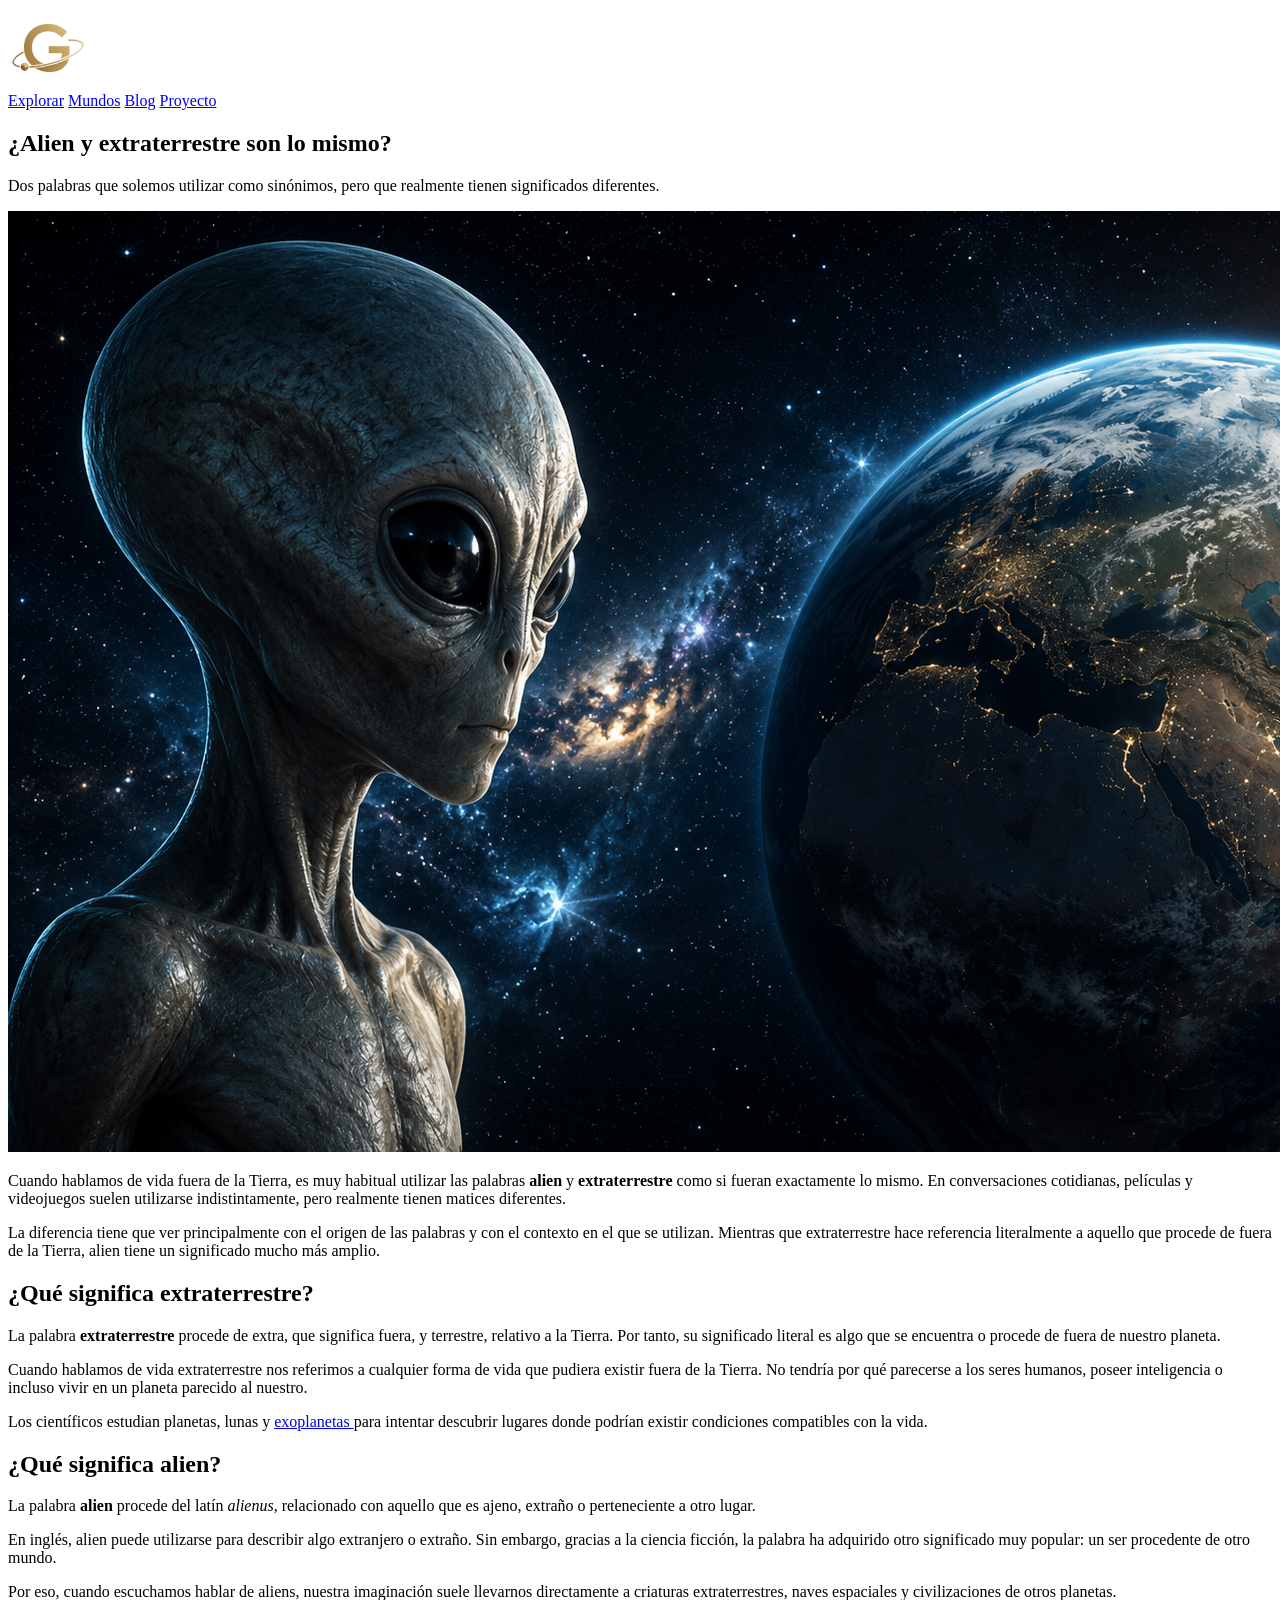
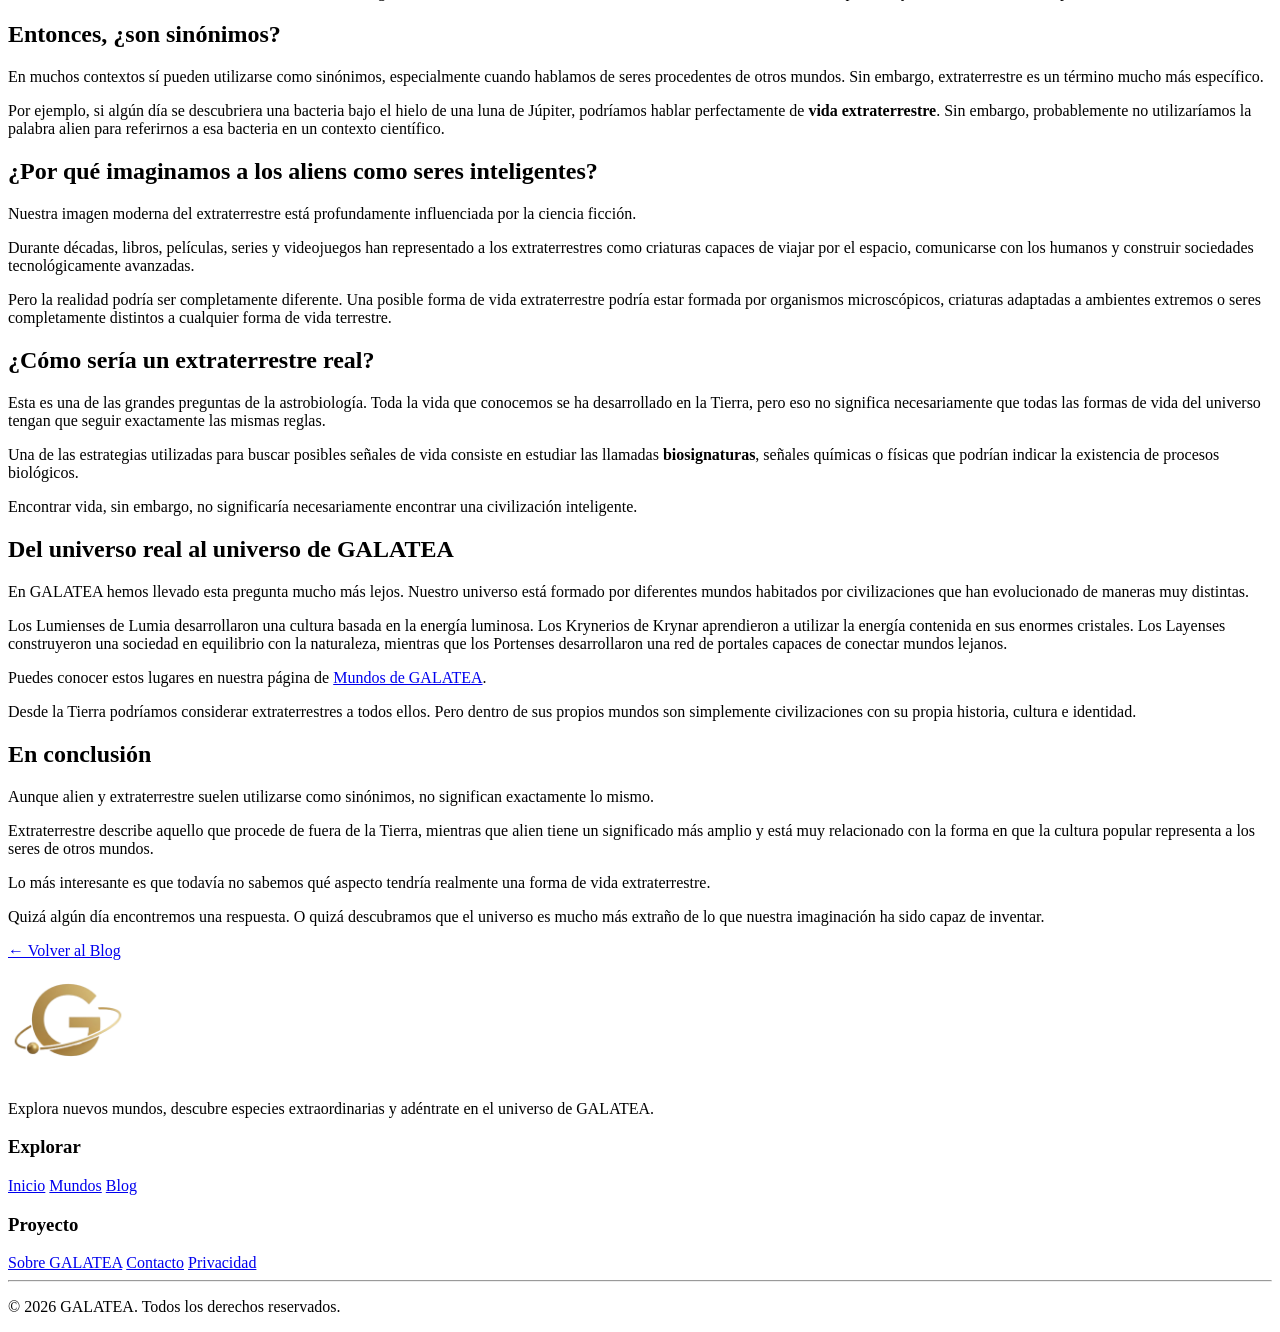
==== alien-vs-extraterrestre.html @ 8e2d71fc "Estructura inicial: primera versión, inicio, página de Mundos y blog con 2 artículos." ====
<!DOCTYPE html>
<html lang="es">

<head>
    <meta charset="UTF-8">
    <title>¿Alien y extraterrestre son lo mismo? | Galatea</title>
    <link rel="stylesheet" href="css/style.css">
</head>

<body>

    <header>

        <img class="logo" src="imagenes/logo.png" alt="Logo de Galatea" height="80" width="80">

        <nav>

            <a href="index.html">Explorar</a>
            <a href="mundos.html">Mundos</a>
            <a href="blog.html">Blog</a>
            <a href="#">Proyecto</a>

        </nav>

    </header>


    <main>

        <!-- CABECERA DEL ARTÍCULO -->

        <section class="article-intro">

            <h1>
                ¿Alien y extraterrestre son lo mismo?
            </h1>

            <p class="article-subtitle">
                Dos palabras que solemos utilizar como sinónimos,
                pero que realmente tienen significados diferentes.
            </p>

        </section>


        <!-- IMAGEN PRINCIPAL -->

        <div class="article-main-image">

            <img
                src="imagenes/alien-vs-extraterrestrial.png"
                alt="Ilustración sobre la diferencia entre alien y extraterrestre">

        </div>


        <!-- CONTENIDO DEL ARTÍCULO -->

        <section class="article-content">


            <p>
                Cuando hablamos de vida fuera de la Tierra, es muy habitual utilizar
                las palabras <strong>alien</strong> y <strong>extraterrestre</strong>
                como si fueran exactamente lo mismo. En conversaciones cotidianas,
                películas y videojuegos suelen utilizarse indistintamente, pero
                realmente tienen matices diferentes.
            </p>

            <p>
                La diferencia tiene que ver principalmente con el origen de las
                palabras y con el contexto en el que se utilizan. Mientras que
                extraterrestre hace referencia literalmente a aquello que procede
                de fuera de la Tierra, alien tiene un significado mucho más amplio.
            </p>


            <h2>¿Qué significa extraterrestre?</h2>

            <p>
                La palabra <strong>extraterrestre</strong> procede de extra,
                que significa fuera, y terrestre, relativo a la Tierra.
                Por tanto, su significado literal es algo que se encuentra
                o procede de fuera de nuestro planeta.
            </p>

            <p>
                Cuando hablamos de vida extraterrestre nos referimos a cualquier
                forma de vida que pudiera existir fuera de la Tierra. No tendría
                por qué parecerse a los seres humanos, poseer inteligencia o incluso
                vivir en un planeta parecido al nuestro.
            </p>

            <p>
                Los científicos estudian planetas, lunas y
                <a href="https://science.nasa.gov/exoplanets/" target="_blank">
                    exoplanetas
                </a>
                para intentar descubrir lugares donde podrían existir condiciones
                compatibles con la vida.
            </p>


            <h2>¿Qué significa alien?</h2>

            <p>
                La palabra <strong>alien</strong> procede del latín
                <em>alienus</em>, relacionado con aquello que es ajeno,
                extraño o perteneciente a otro lugar.
            </p>

            <p>
                En inglés, alien puede utilizarse para describir algo extranjero
                o extraño. Sin embargo, gracias a la ciencia ficción, la palabra
                ha adquirido otro significado muy popular: un ser procedente
                de otro mundo.
            </p>

            <p>
                Por eso, cuando escuchamos hablar de aliens, nuestra imaginación
                suele llevarnos directamente a criaturas extraterrestres,
                naves espaciales y civilizaciones de otros planetas.
            </p>


            <h2>Entonces, ¿son sinónimos?</h2>

            <p>
                En muchos contextos sí pueden utilizarse como sinónimos,
                especialmente cuando hablamos de seres procedentes de otros mundos.
                Sin embargo, extraterrestre es un término mucho más específico.
            </p>

            <p>
                Por ejemplo, si algún día se descubriera una bacteria bajo el hielo
                de una luna de Júpiter, podríamos hablar perfectamente de
                <strong>vida extraterrestre</strong>. Sin embargo, probablemente
                no utilizaríamos la palabra alien para referirnos a esa bacteria
                en un contexto científico.
            </p>


            <h2>¿Por qué imaginamos a los aliens como seres inteligentes?</h2>

            <p>
                Nuestra imagen moderna del extraterrestre está profundamente
                influenciada por la ciencia ficción.
            </p>

            <p>
                Durante décadas, libros, películas, series y videojuegos han
                representado a los extraterrestres como criaturas capaces de
                viajar por el espacio, comunicarse con los humanos y construir
                sociedades tecnológicamente avanzadas.
            </p>

            <p>
                Pero la realidad podría ser completamente diferente. Una posible
                forma de vida extraterrestre podría estar formada por organismos
                microscópicos, criaturas adaptadas a ambientes extremos o seres
                completamente distintos a cualquier forma de vida terrestre.
            </p>


            <h2>¿Cómo sería un extraterrestre real?</h2>

            <p>
                Esta es una de las grandes preguntas de la astrobiología.
                Toda la vida que conocemos se ha desarrollado en la Tierra,
                pero eso no significa necesariamente que todas las formas de vida
                del universo tengan que seguir exactamente las mismas reglas.
            </p>

            <p>
                Una de las estrategias utilizadas para buscar posibles señales de
                vida consiste en estudiar las llamadas <strong>biosignaturas</strong>,
                señales químicas o físicas que podrían indicar la existencia
                de procesos biológicos.
            </p>

            <p>
                Encontrar vida, sin embargo, no significaría necesariamente
                encontrar una civilización inteligente.
            </p>


            <h2>Del universo real al universo de GALATEA</h2>

            <p>
                En GALATEA hemos llevado esta pregunta mucho más lejos.
                Nuestro universo está formado por diferentes mundos habitados
                por civilizaciones que han evolucionado de maneras muy distintas.
            </p>

            <p>
                Los Lumienses de Lumia desarrollaron una cultura basada en la
                energía luminosa. Los Krynerios de Krynar aprendieron a utilizar
                la energía contenida en sus enormes cristales. Los Layenses
                construyeron una sociedad en equilibrio con la naturaleza,
                mientras que los Portenses desarrollaron una red de portales
                capaces de conectar mundos lejanos.
            </p>

            <p>
                Puedes conocer estos lugares en nuestra página de
                <a href="mundos.html">Mundos de GALATEA</a>.
            </p>

            <p>
                Desde la Tierra podríamos considerar extraterrestres a todos ellos.
                Pero dentro de sus propios mundos son simplemente civilizaciones
                con su propia historia, cultura e identidad.
            </p>


            <h2>En conclusión</h2>

            <p>
                Aunque alien y extraterrestre suelen utilizarse como sinónimos,
                no significan exactamente lo mismo.
            </p>

            <p>
                Extraterrestre describe aquello que procede de fuera de la Tierra,
                mientras que alien tiene un significado más amplio y está muy
                relacionado con la forma en que la cultura popular representa
                a los seres de otros mundos.
            </p>

            <p>
                Lo más interesante es que todavía no sabemos qué aspecto tendría
                realmente una forma de vida extraterrestre.
            </p>

            <p>
                Quizá algún día encontremos una respuesta. O quizá descubramos que
                el universo es mucho más extraño de lo que nuestra imaginación
                ha sido capaz de inventar.
            </p>


            <!-- VOLVER AL BLOG -->

            <div class="back-blog">

                <a href="blog.html">
                    ← Volver al Blog
                </a>

            </div>

        </section>

    </main>


    <footer>

        <div class="footer-content">

            <div class="footer-logo">

                <img src="imagenes/logo.png" alt="Logo de Galatea" width="120">

                <p>
                    Explora nuevos mundos, descubre especies extraordinarias
                    y adéntrate en el universo de GALATEA.
                </p>

            </div>


            <div class="footer-links">

                <h3>Explorar</h3>

                <a href="index.html">Inicio</a>
                <a href="mundos.html">Mundos</a>
                <a href="blog.html">Blog</a>

            </div>


            <div class="footer-project">

                <h3>Proyecto</h3>

                <a href="#">Sobre GALATEA</a>
                <a href="#">Contacto</a>
                <a href="#">Privacidad</a>

            </div>

        </div>


        <hr>


        <div class="footer-bottom">

            <p>© 2026 GALATEA. Todos los derechos reservados.</p>

        </div>

    </footer>

</body>

</html>
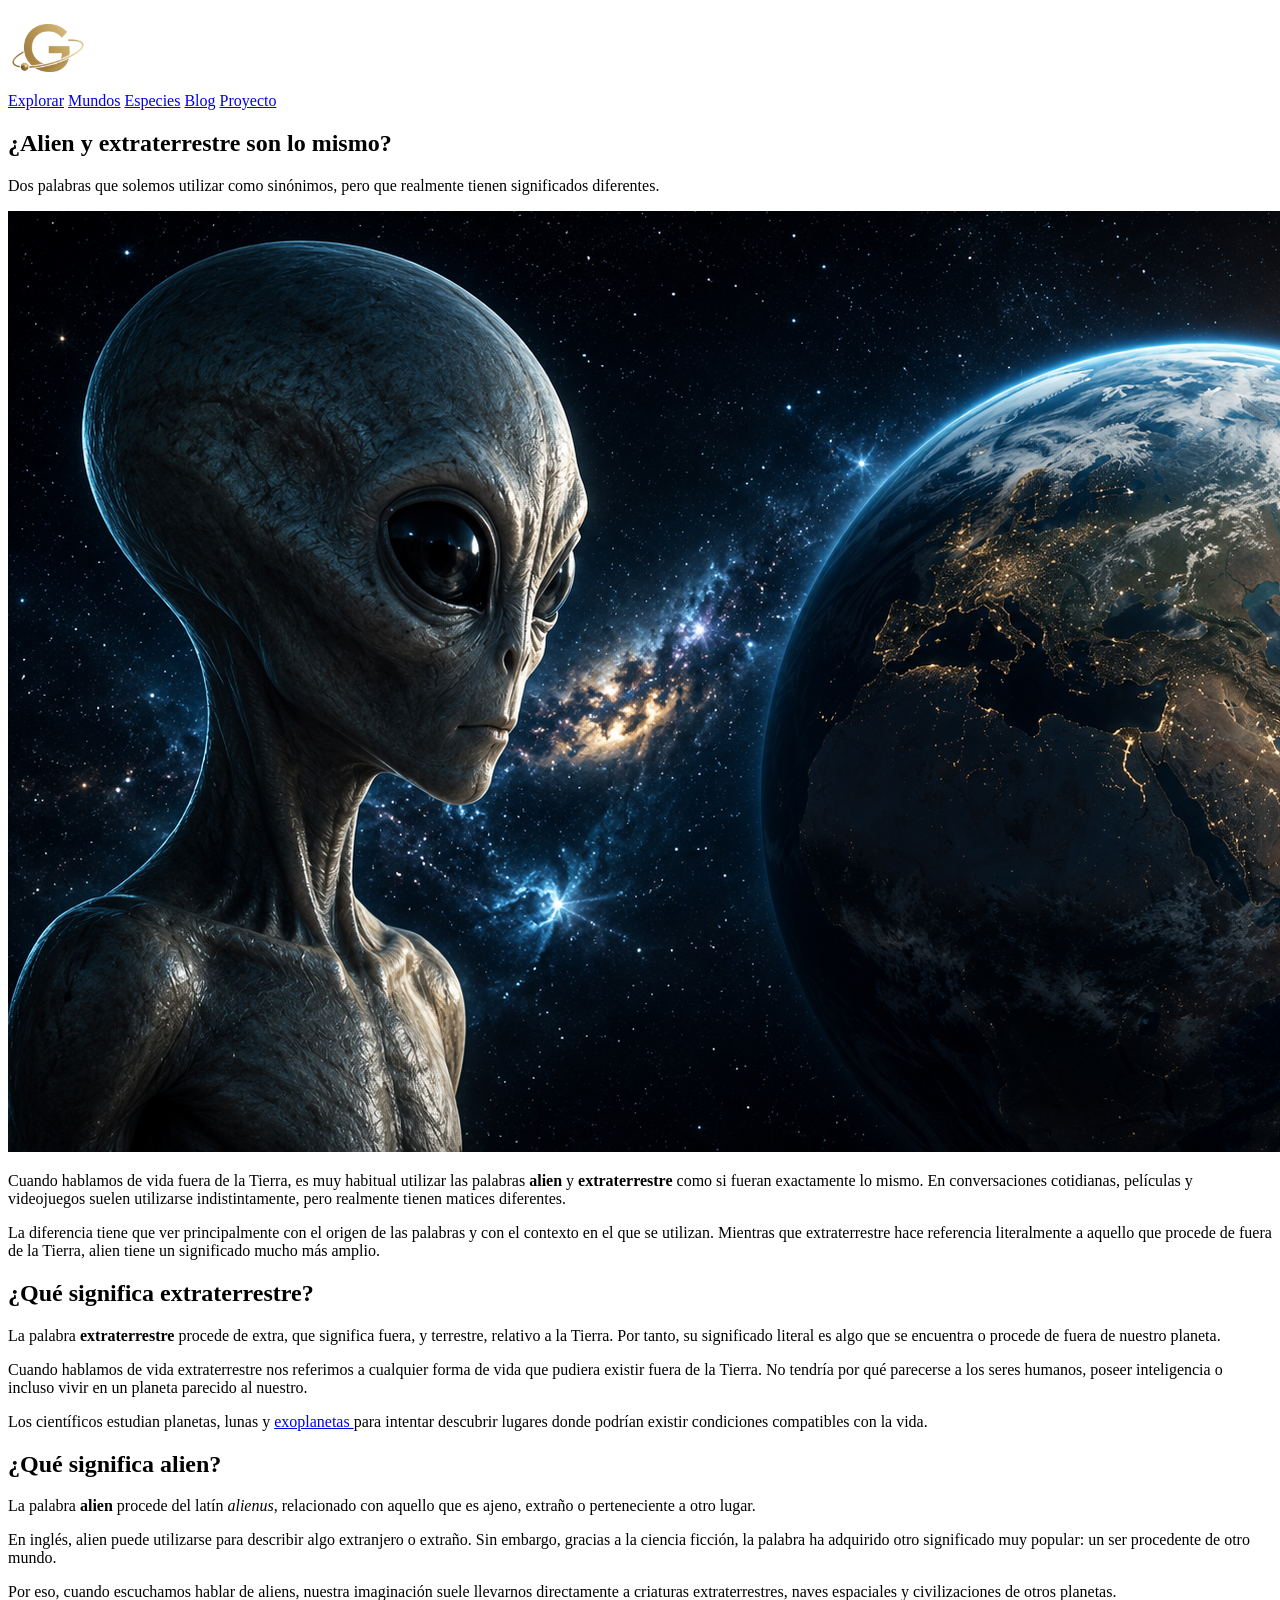
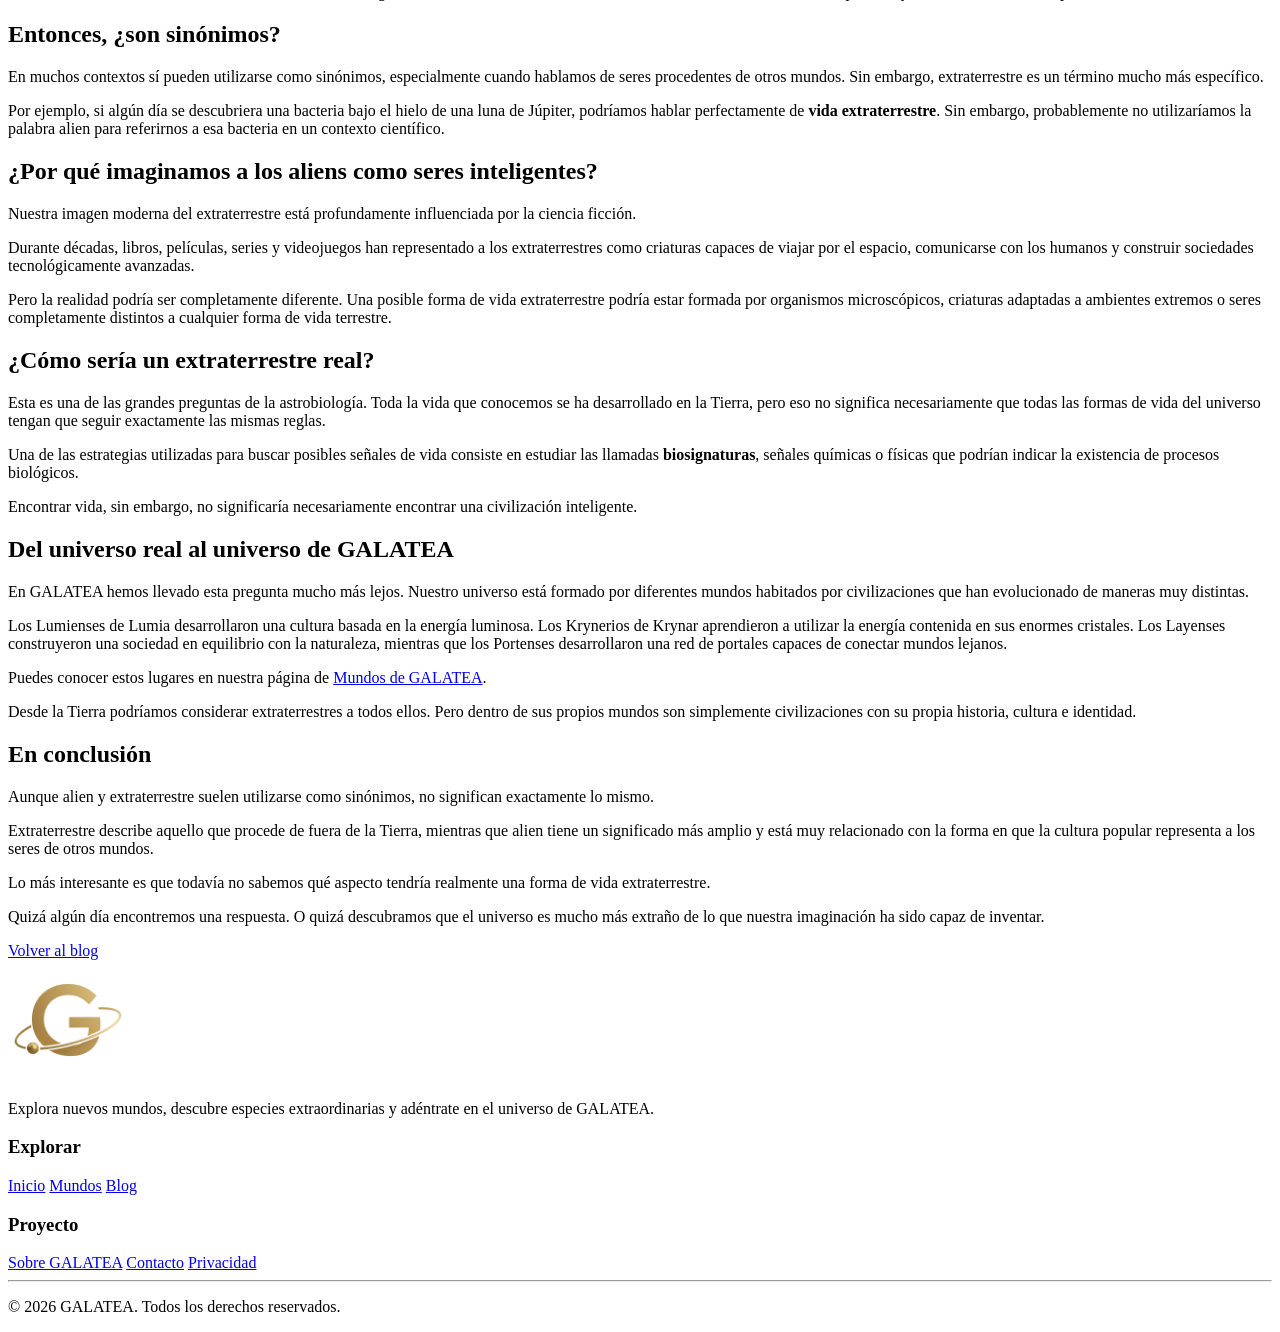
==== commit 3839c6cf: "creación del artículo de blog: detectar vida y actualización de enlaces en botones del blog" ====
--- a/alien-vs-extraterrestre.html
+++ b/alien-vs-extraterrestre.html
@@ -16,8 +16,13 @@
         <nav>
 
             <a href="index.html">Explorar</a>
+
             <a href="mundos.html">Mundos</a>
+
+            <a href="#">Especies</a>
+
             <a href="blog.html">Blog</a>
+
             <a href="#">Proyecto</a>
 
         </nav>
@@ -243,8 +248,8 @@
 
             <div class="back-blog">
 
-                <a href="blog.html">
-                    ← Volver al Blog
+                <a href="blog.html" class="boton-secundario">
+                    Volver al blog
                 </a>
 
             </div>
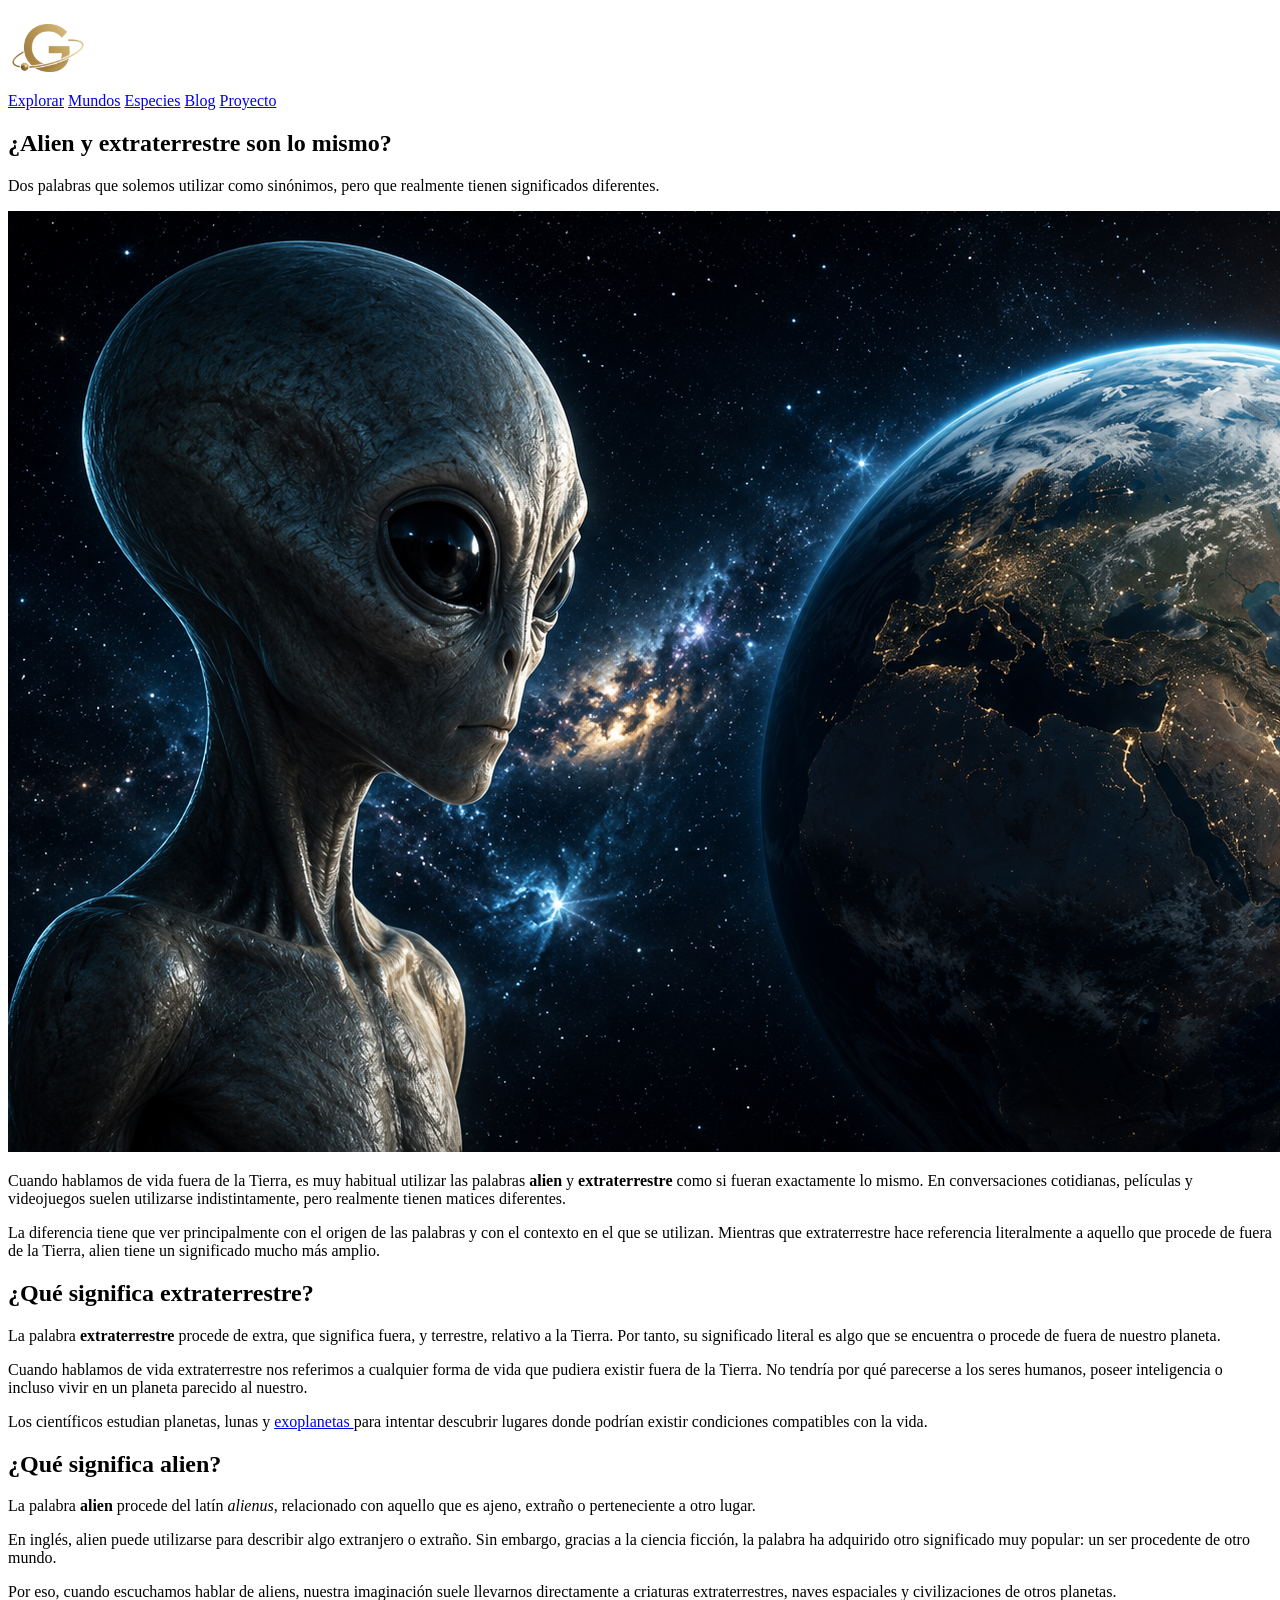
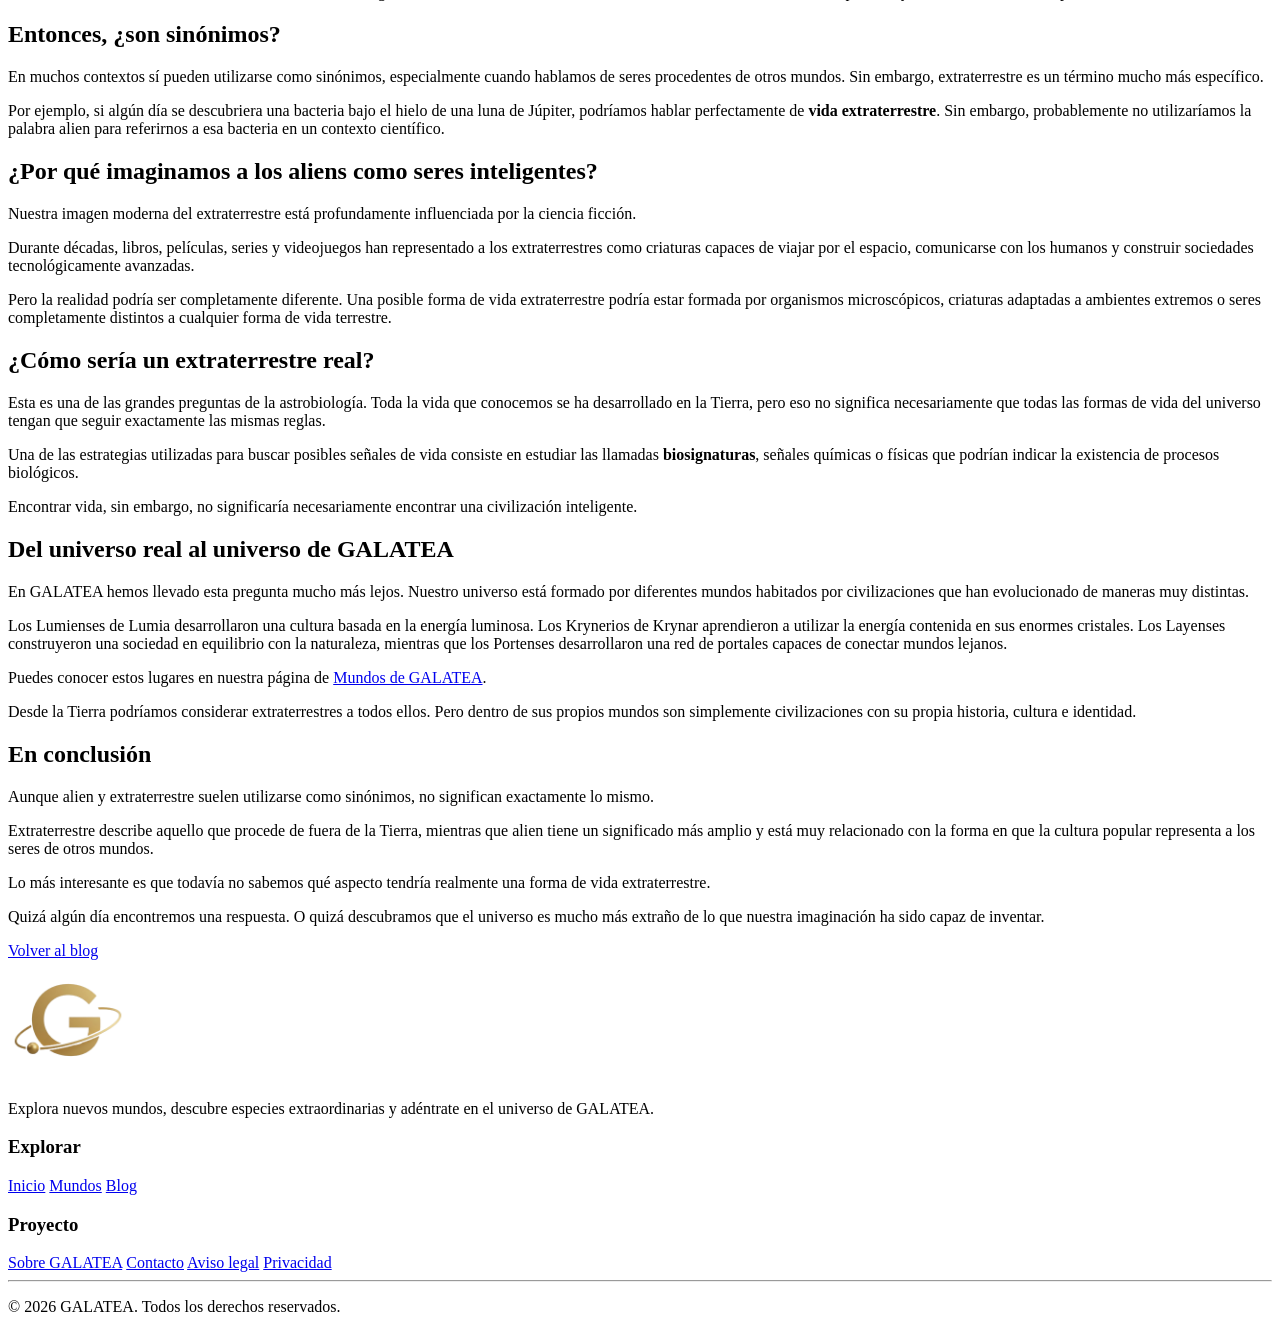
==== commit 5aba6af6: "actualizacion de politicas" ====
--- a/alien-vs-extraterrestre.html
+++ b/alien-vs-extraterrestre.html
@@ -19,11 +19,11 @@
 
             <a href="mundos.html">Mundos</a>
 
-            <a href="#">Especies</a>
+            <a href="especies.html">Especies</a>
 
             <a href="blog.html">Blog</a>
 
-            <a href="#">Proyecto</a>
+            <a href="proyecto.html">Proyecto</a>
 
         </nav>
 
@@ -52,8 +52,7 @@
 
         <div class="article-main-image">
 
-            <img
-                src="imagenes/alien-vs-extraterrestrial.png"
+            <img src="imagenes/alien-vs-extraterrestrial.png"
                 alt="Ilustración sobre la diferencia entre alien y extraterrestre">
 
         </div>
@@ -290,9 +289,10 @@
 
                 <h3>Proyecto</h3>
 
-                <a href="#">Sobre GALATEA</a>
-                <a href="#">Contacto</a>
-                <a href="#">Privacidad</a>
+                <a href="proyecto.html">Sobre GALATEA</a>
+                <a href="contacto.html">Contacto</a>
+                <a href="aviso-legal.html">Aviso legal</a>
+                <a href="privacidad.html">Privacidad</a>
 
             </div>
 
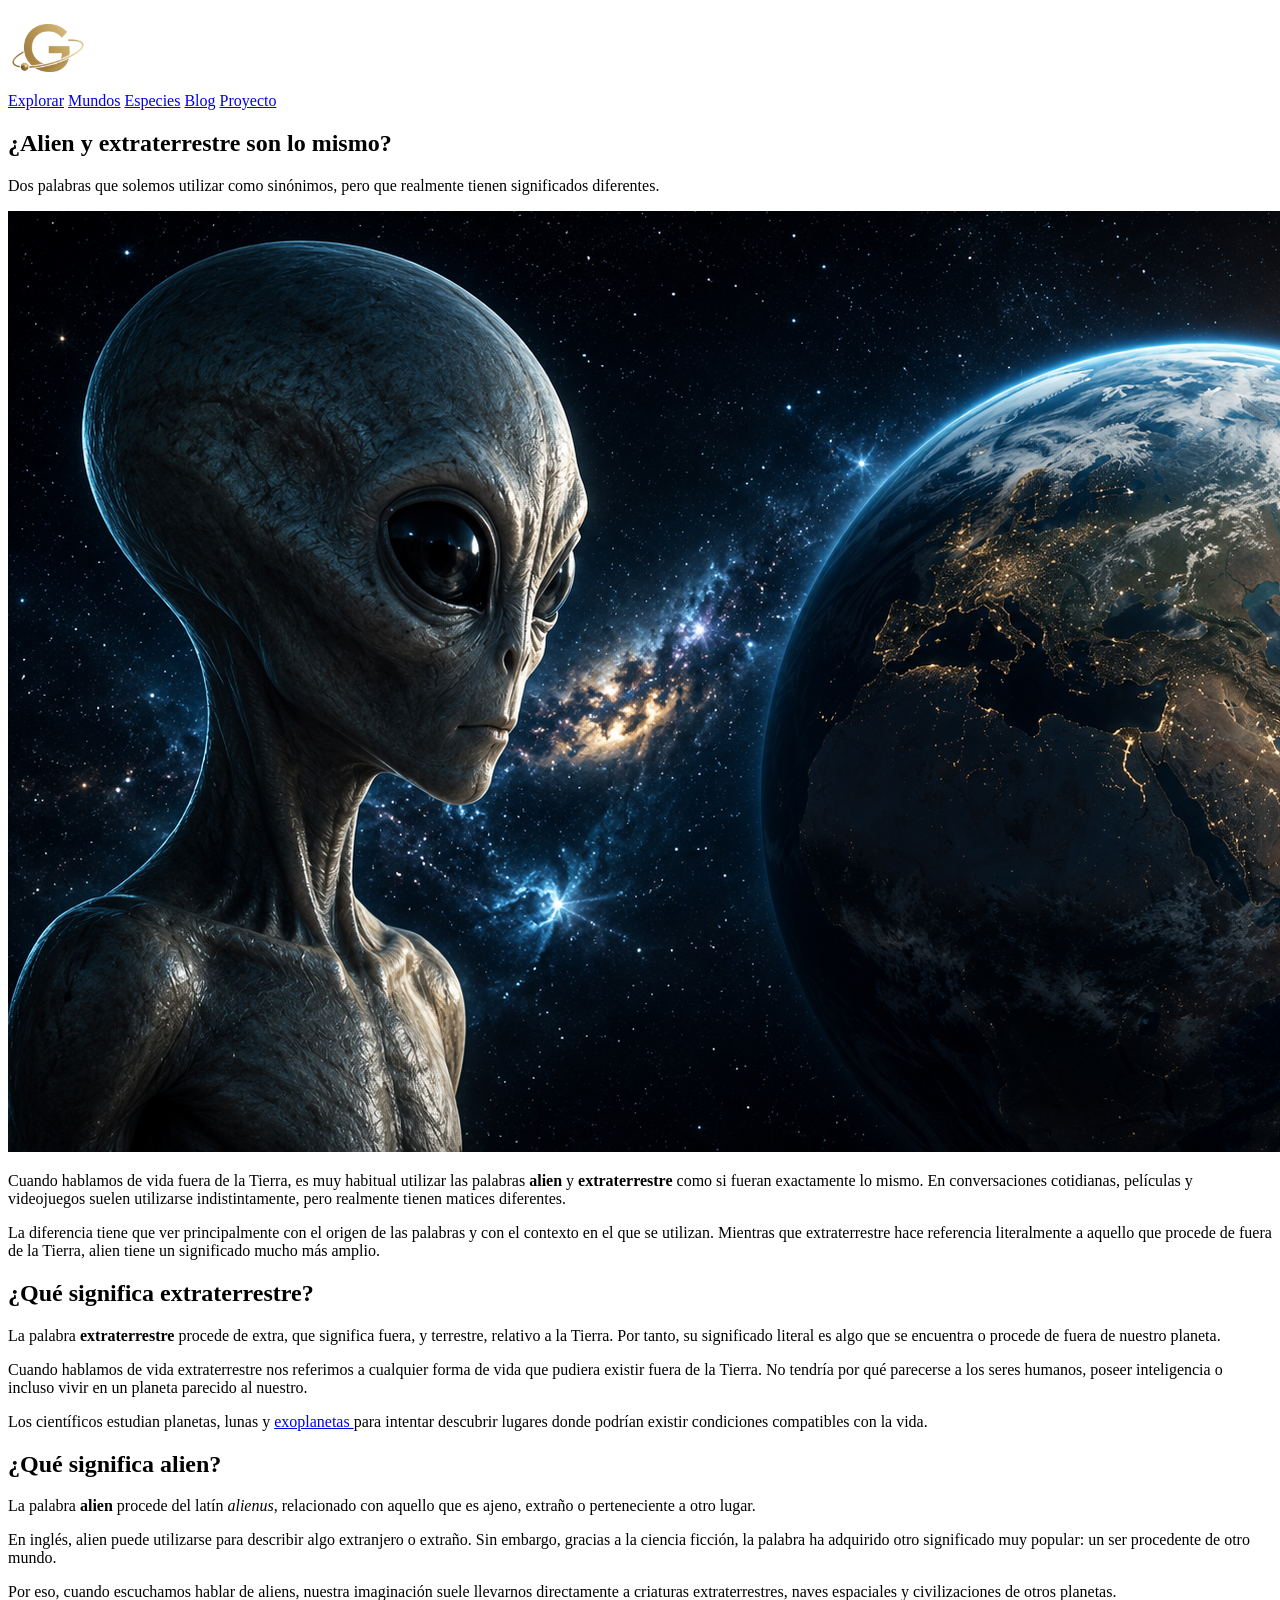
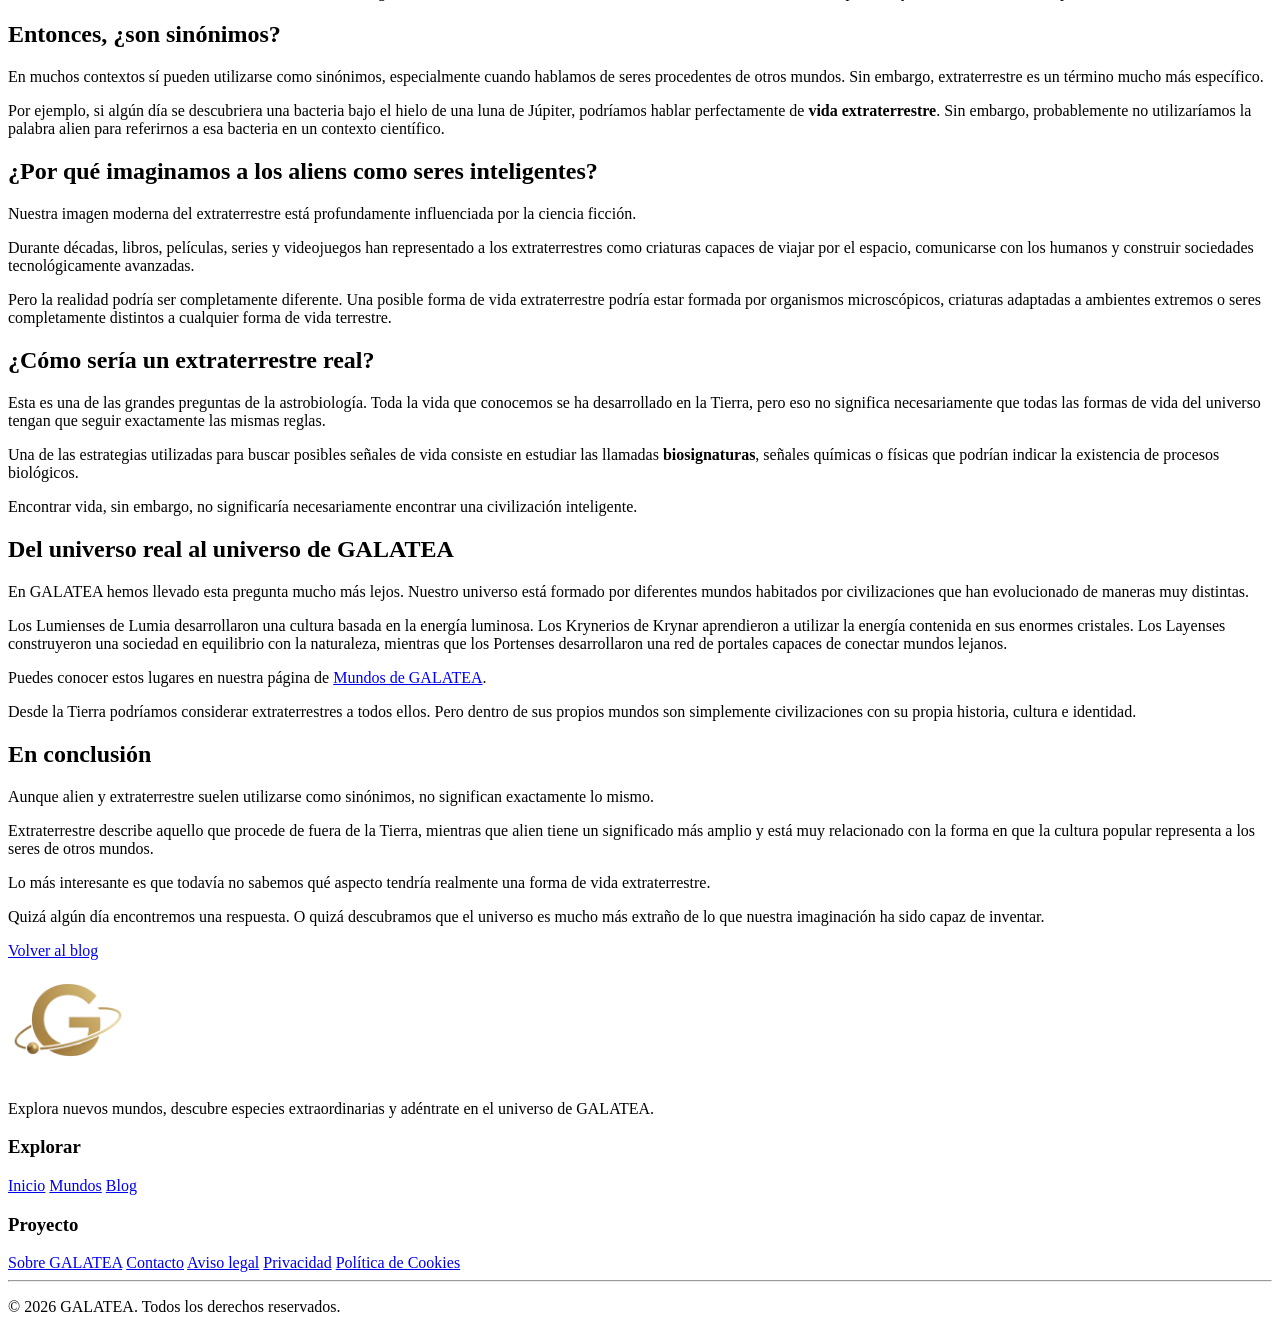
==== commit 0a28b490: "creación página de especies" ====
--- a/alien-vs-extraterrestre.html
+++ b/alien-vs-extraterrestre.html
@@ -293,7 +293,7 @@
                 <a href="contacto.html">Contacto</a>
                 <a href="aviso-legal.html">Aviso legal</a>
                 <a href="privacidad.html">Privacidad</a>
-
+                <a href="politica_de_cookies.html">Política de Cookies</a>
             </div>
 
         </div>
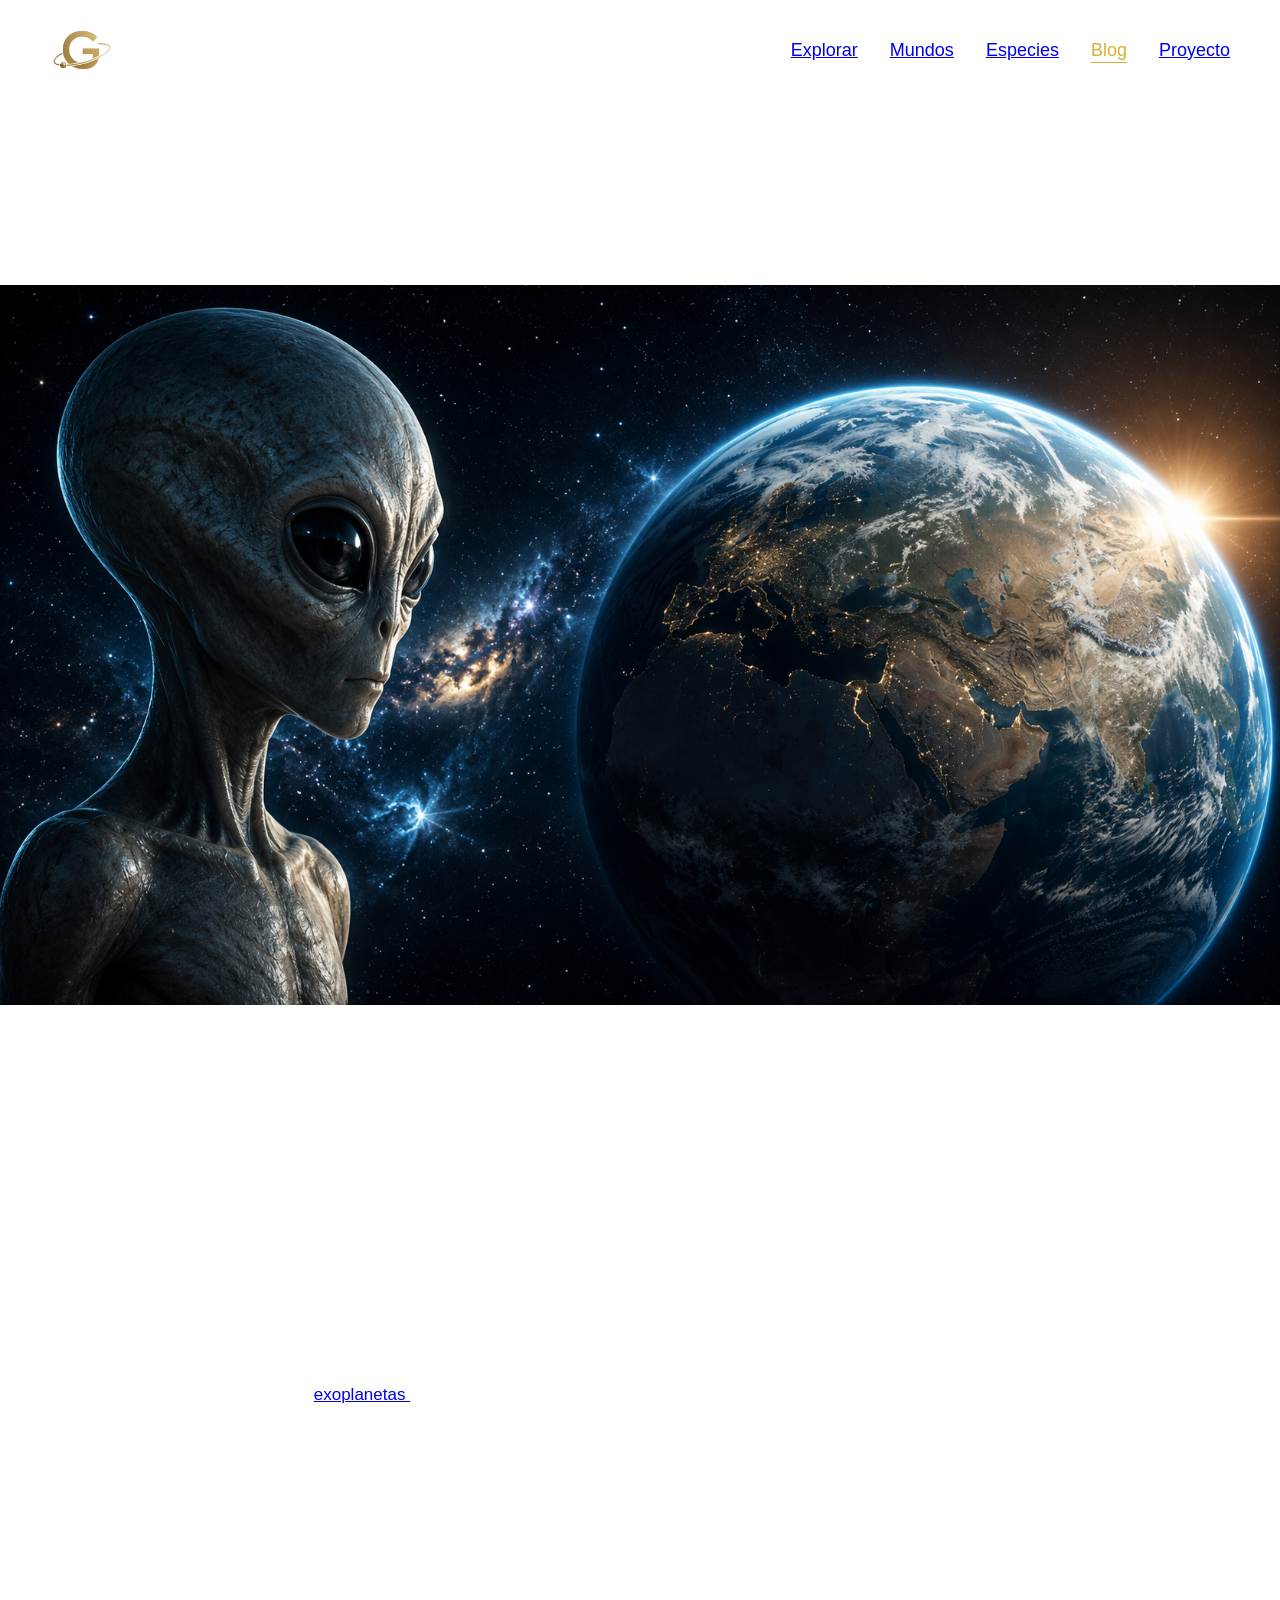
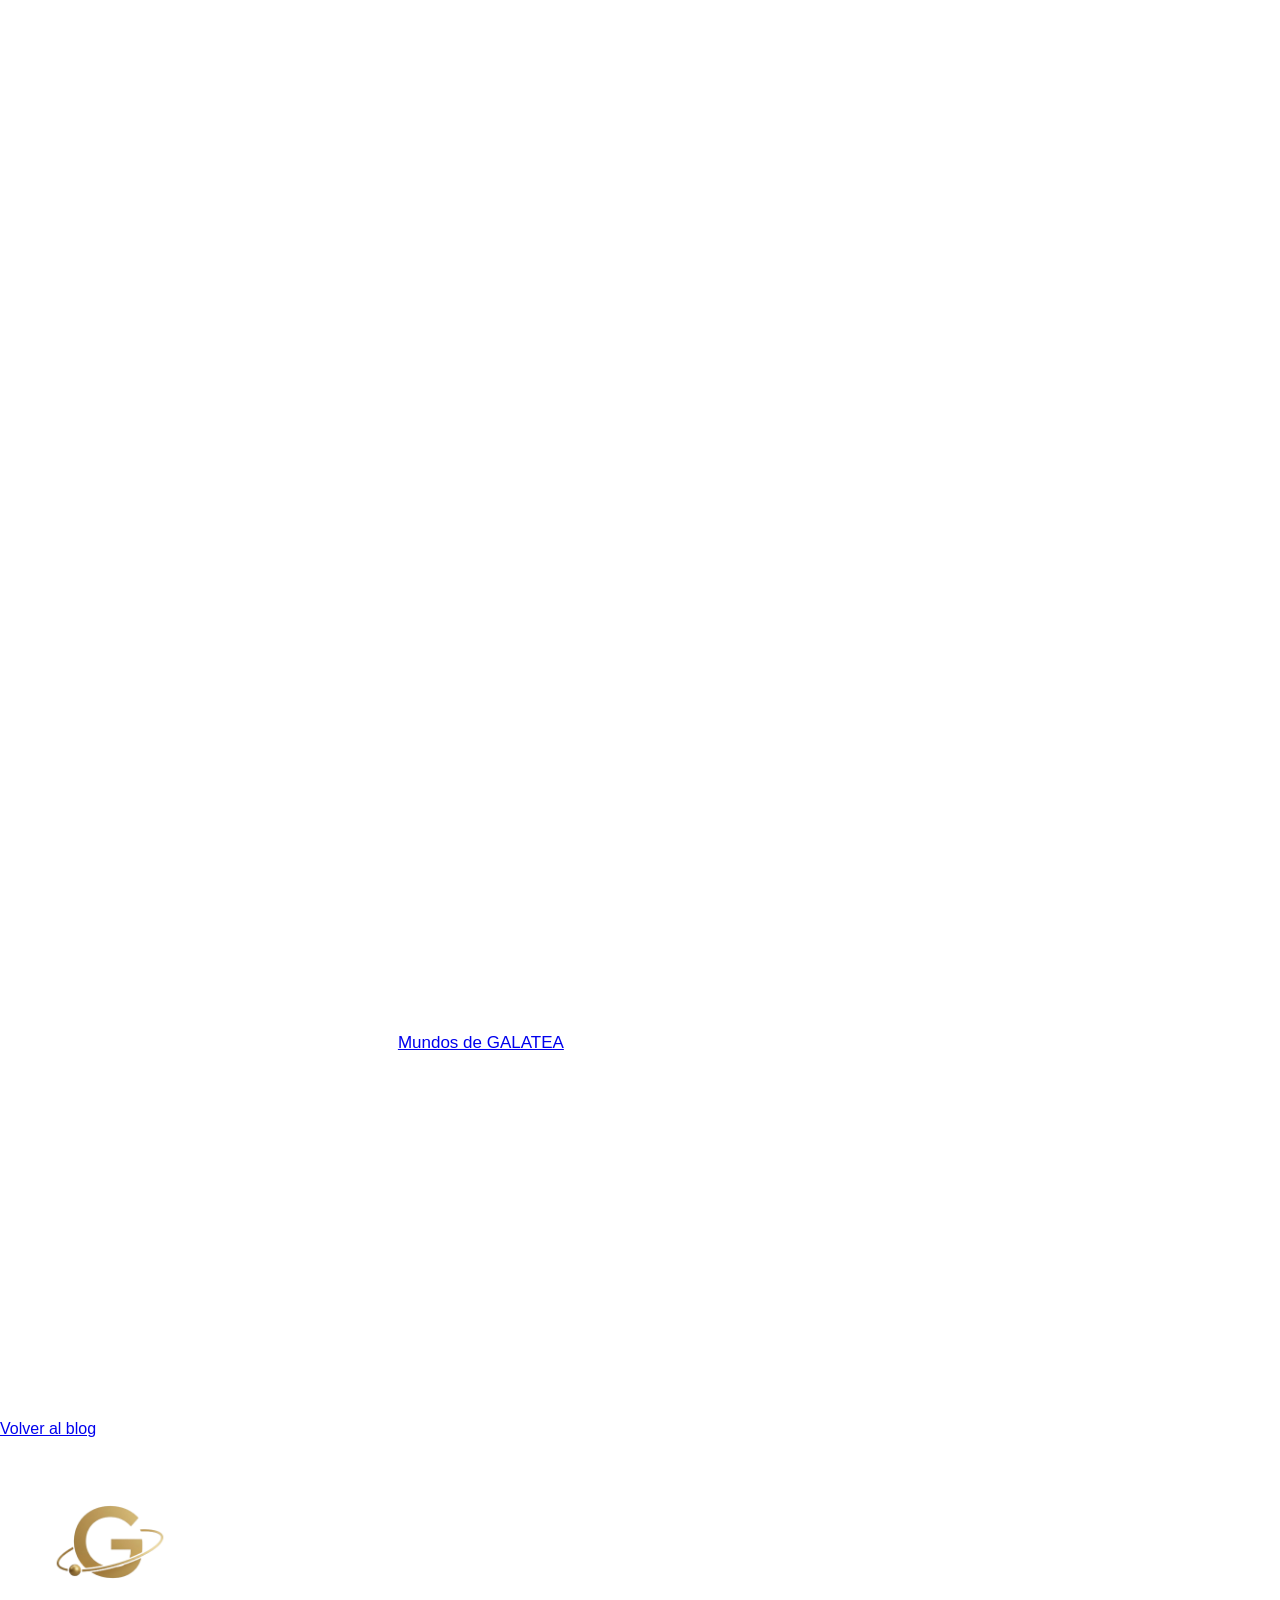
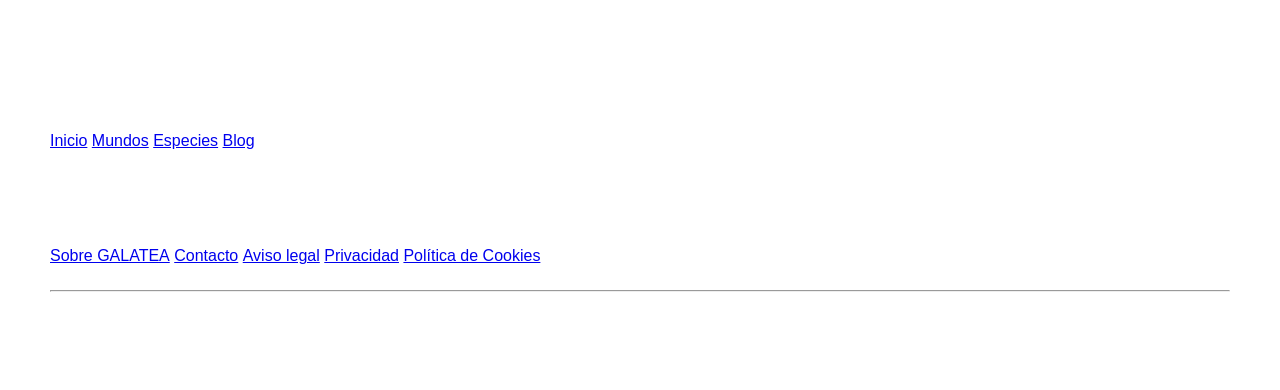
==== commit 97b9f613: "Revisión final: responsive, navegación y organización del proyecto" ====
--- a/alien-vs-extraterrestre.html
+++ b/alien-vs-extraterrestre.html
@@ -3,36 +3,45 @@
 
 <head>
     <meta charset="UTF-8">
-    <title>¿Alien y extraterrestre son lo mismo? | Galatea</title>
+    <meta name="viewport" content="width=device-width, initial-scale=1.0">
+    <title>¿Alien y extraterrestre son lo mismo? | GALATEA</title>
+    <!-- ESTILOS: base original, ajustes comunes y ajustes de esta página -->
+    <link rel="preconnect" href="https://fonts.googleapis.com">
+    <link rel="preconnect" href="https://fonts.gstatic.com" crossorigin>
+    <link href="https://fonts.googleapis.com/css2?family=Orbitron:wght@500;700&amp;display=swap" rel="stylesheet">
     <link rel="stylesheet" href="css/style.css">
+    <link rel="stylesheet" href="css/global.css">
+    <link rel="stylesheet" href="css/articulos.css">
+    <link rel="icon" href="favicon.ico" sizes="16x16 32x32 48x48">
+    <script src="js/navegacion.js" defer></script>
 </head>
 
 <body>
-
-    <header>
-
-        <img class="logo" src="imagenes/logo.png" alt="Logo de Galatea" height="80" width="80">
-
-        <nav>
-
+    <a class="saltar-contenido" href="#contenido">Saltar al contenido</a>
+
+    <!-- CABECERA: marca y navegación compartidas por todas las páginas -->
+    <header class="site-header">
+        <a class="marca" href="index.html" aria-label="GALATEA, inicio">
+            <img class="logo" src="imagenes/logo.png" alt="" height="80" width="80">
+            <span>GALATEA</span>
+        </a>
+        <!-- JavaScript activa este botón en móvil. Sin JavaScript los enlaces siguen visibles. -->
+        <button class="menu-toggle" type="button" aria-controls="menu-principal" aria-expanded="false" aria-label="Abrir menú">
+            <span aria-hidden="true">☰</span><span class="menu-texto">Menú</span>
+        </button>
+        <nav id="menu-principal" aria-label="Navegación principal">
             <a href="index.html">Explorar</a>
-
             <a href="mundos.html">Mundos</a>
-
             <a href="especies.html">Especies</a>
-
-            <a href="blog.html">Blog</a>
-
+            <a href="blog.html" aria-current="true">Blog</a>
             <a href="proyecto.html">Proyecto</a>
-
         </nav>
-
     </header>
 
 
-    <main>
-
-        <!-- CABECERA DEL ARTÍCULO -->
+    <!-- CONTENIDO PRINCIPAL -->
+    <main id="contenido">
+<!-- CABECERA DEL ARTÍCULO -->
 
         <section class="article-intro">
 
@@ -97,7 +106,7 @@
 
             <p>
                 Los científicos estudian planetas, lunas y
-                <a href="https://science.nasa.gov/exoplanets/" target="_blank">
+                <a href="https://science.nasa.gov/exoplanets/" target="_blank" rel="noopener noreferrer">
                     exoplanetas
                 </a>
                 para intentar descubrir lugares donde podrían existir condiciones
@@ -258,7 +267,8 @@
     </main>
 
 
-    <footer>
+    <!-- PIE DE PÁGINA: patrón del footer general original -->
+<footer>
 
         <div class="footer-content">
 
@@ -273,17 +283,16 @@
 
             </div>
 
-
             <div class="footer-links">
 
                 <h3>Explorar</h3>
 
                 <a href="index.html">Inicio</a>
                 <a href="mundos.html">Mundos</a>
+                <a href="especies.html">Especies</a>
                 <a href="blog.html">Blog</a>
 
             </div>
-
 
             <div class="footer-project">
 
@@ -294,14 +303,13 @@
                 <a href="aviso-legal.html">Aviso legal</a>
                 <a href="privacidad.html">Privacidad</a>
                 <a href="politica_de_cookies.html">Política de Cookies</a>
+
             </div>
 
         </div>
 
-
         <hr>
 
-
         <div class="footer-bottom">
 
             <p>© 2026 GALATEA. Todos los derechos reservados.</p>
@@ -310,6 +318,8 @@
 
     </footer>
 
+
+
 </body>
 
 </html>
--- a/css/global.css
+++ b/css/global.css
@@ -0,0 +1,51 @@
+/* AJUSTES COMUNES. Se cargan después de style.css para conservar su diseño. */
+* { box-sizing: border-box; }
+html { font-size: 16px; }
+body { margin: 0; color: #fff; font-family: Arial, Helvetica, sans-serif; line-height: 1.6; }
+img, video { max-width: 100%; }
+video { height: auto; }
+main, section, article, div { min-width: 0; }
+h1, h2, h3, p, li, a, strong { overflow-wrap: break-word; }
+button, input, textarea { font: inherit; }
+button, a { -webkit-tap-highlight-color: transparent; }
+a:focus-visible, button:focus-visible, input:focus-visible, textarea:focus-visible, [tabindex]:focus-visible { outline: 3px solid #D4AF37; outline-offset: 4px; }
+.boton-principal, .boton-secundario { min-height: 44px; font-size: 1rem; text-align: center; }
+.boton-principal:hover, .boton-secundario:hover { color: #08111F !important; }
+.saltar-contenido { position: absolute; top: 0; left: 12px; transform: translateY(-150%); z-index: 100; padding: 12px; background: #fff; color: #08111F; }
+.saltar-contenido:focus { transform: translateY(0); }
+
+/* CABECERA: Orbitron solo en la marca; párrafos con una fuente sencilla. */
+.site-header { display: flex; flex-direction: row; flex-wrap: wrap; justify-content: space-between; gap: 20px; padding: 18px clamp(16px, 4vw, 50px); }
+.marca { display: inline-flex; align-items: center; gap: 12px; color: #fff; text-decoration: none; flex-shrink: 0; }
+.marca .logo { display: block; width: 64px; height: 64px; object-fit: contain; }
+.marca span { font-family: 'Orbitron', Arial, sans-serif; font-size: clamp(1.1rem, 2.2vw, 1.75rem); font-weight: 700; letter-spacing: .06em; }
+.site-header nav { display: flex; flex-direction: row; flex-wrap: wrap; gap: clamp(14px, 2.5vw, 32px); }
+.site-header nav a { display: inline-flex; align-items: center; margin: 0; min-height: 44px; font-size: 1.125rem; }
+.site-header nav a[aria-current] { color: #D4AF37; text-decoration: underline; text-underline-offset: 6px; }
+.menu-toggle { display: none; }
+
+/* AVISOS EDITORIALES: distinguen ficción y divulgación sin alterar los textos. */
+.nota-contenido { margin: 0; padding: 12px 20px; text-align: center; color: #B8C0CC; background: #050C18; font-size: 1rem; }
+.categoria-articulo { color: #5DBBFF; }
+
+/* FOOTER: mismo patrón que el footer general recibido. */
+footer { padding: 40px clamp(20px, 4vw, 50px); }
+.footer-content { max-width: 1200px; margin: auto; gap: 40px; }
+.footer-links a, .footer-project a { display: inline-flex; align-items: center; justify-content: center; min-height: 44px; margin-bottom: 4px; }
+.footer-bottom { font-size: 1rem; }
+
+/* MENÚ MÓVIL: el menú solo se oculta cuando JavaScript está disponible. */
+@media (max-width: 900px) {
+    .site-header { gap: 12px; }
+    .marca .logo { width: 48px; height: 48px; }
+    .site-header nav { width: 100%; flex-direction: column; gap: 4px; text-align: left; }
+    .site-header nav a { padding: 8px 12px; }
+    .site-header.menu-preparado .menu-toggle { display: inline-flex; align-items: center; justify-content: center; gap: 8px; min-width: 44px; min-height: 44px; padding: 6px 10px; border: 1px solid #5DBBFF; border-radius: 8px; background: #050C18; color: #fff; cursor: pointer; }
+    .site-header.menu-preparado nav { display: none; }
+    .site-header.menu-preparado.menu-abierto nav { display: flex; }
+}
+@media (max-width: 600px) {
+    .footer-content { flex-direction: column; gap: 24px; }
+    .footer-logo, .footer-links, .footer-project { flex: auto; width: 100%; }
+}
+@media (max-width: 360px) { .menu-texto { display: none; } .marca { gap: 8px; } }
--- a/css/articulos.css
+++ b/css/articulos.css
@@ -0,0 +1,4 @@
+/* ARTÍCULOS: tipografía de lectura y anchura cómoda en cada dispositivo. */
+.article-intro h1 { font-size: clamp(2rem, 4.5vw, 3.125rem); line-height: 1.2; }
+.article-content { font-size: 1.0625rem; }
+@media (max-width: 480px) { .article-main-image img { height: auto; } }
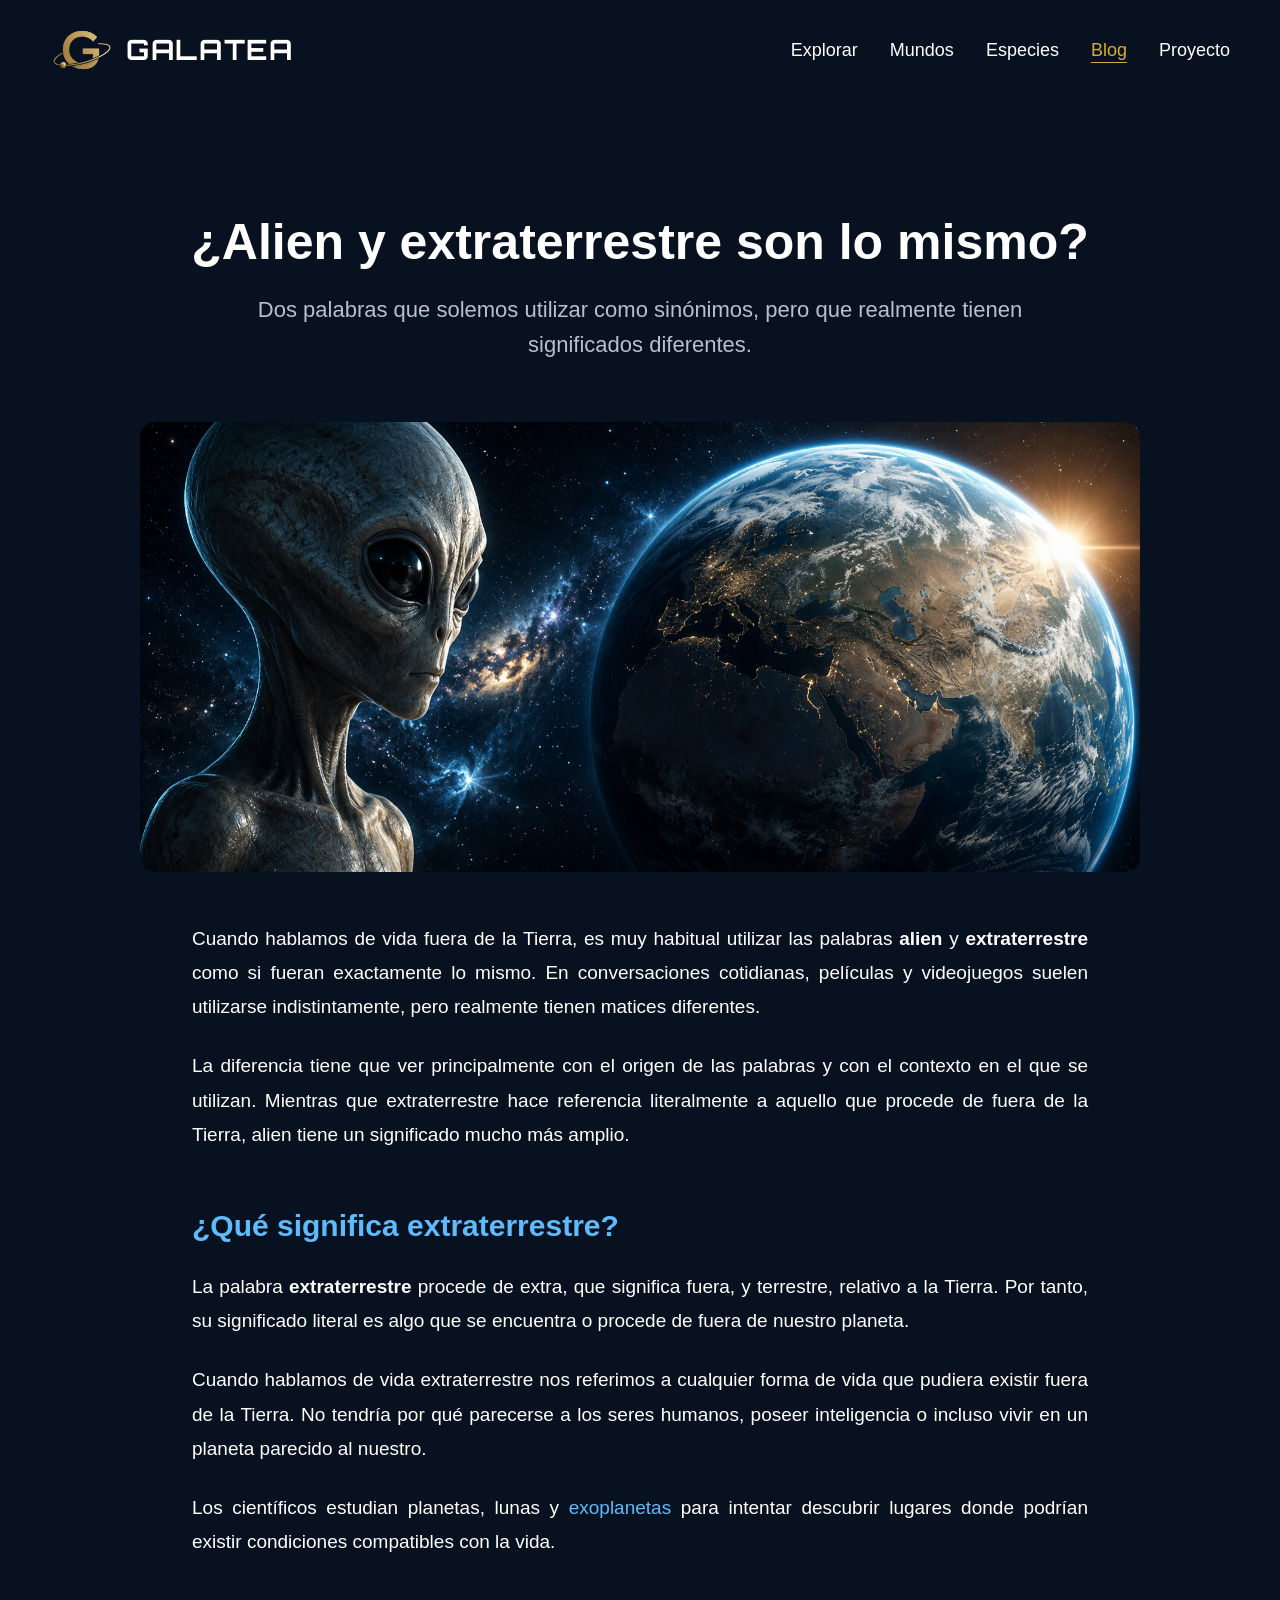
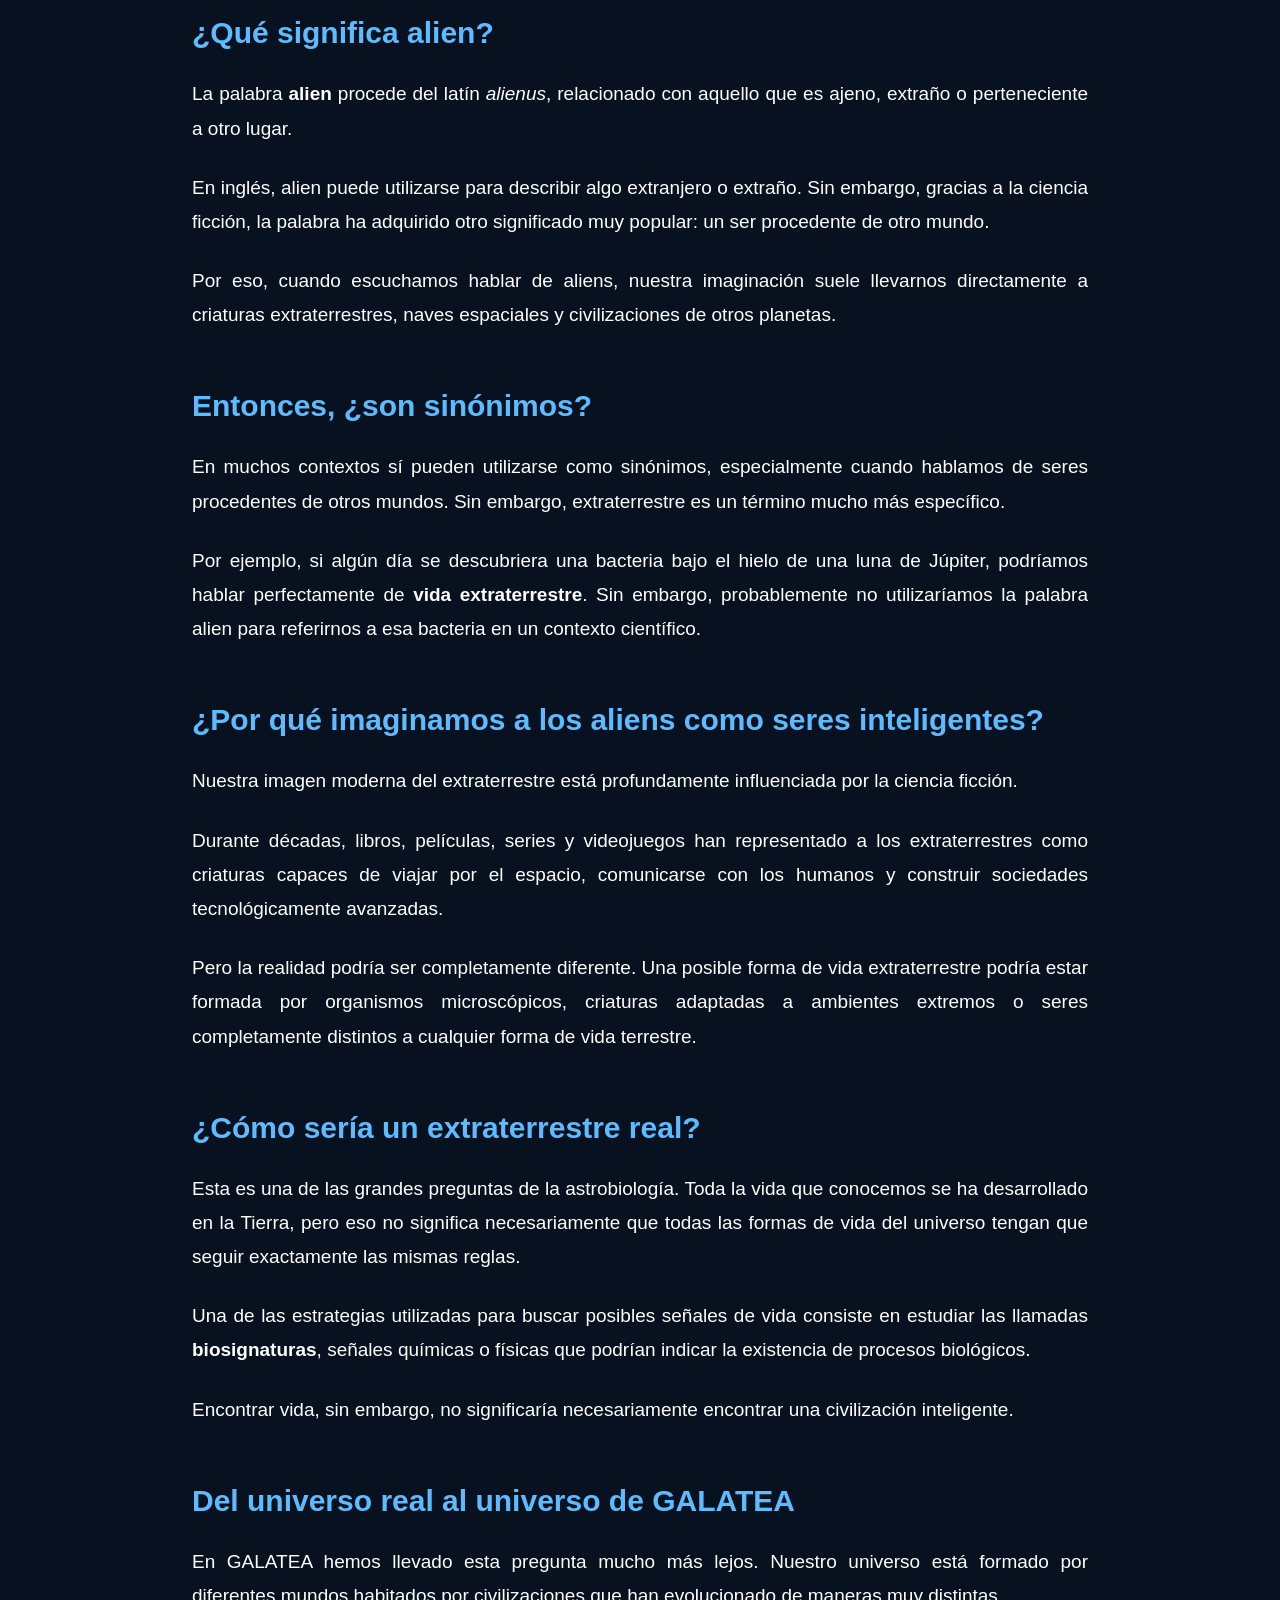
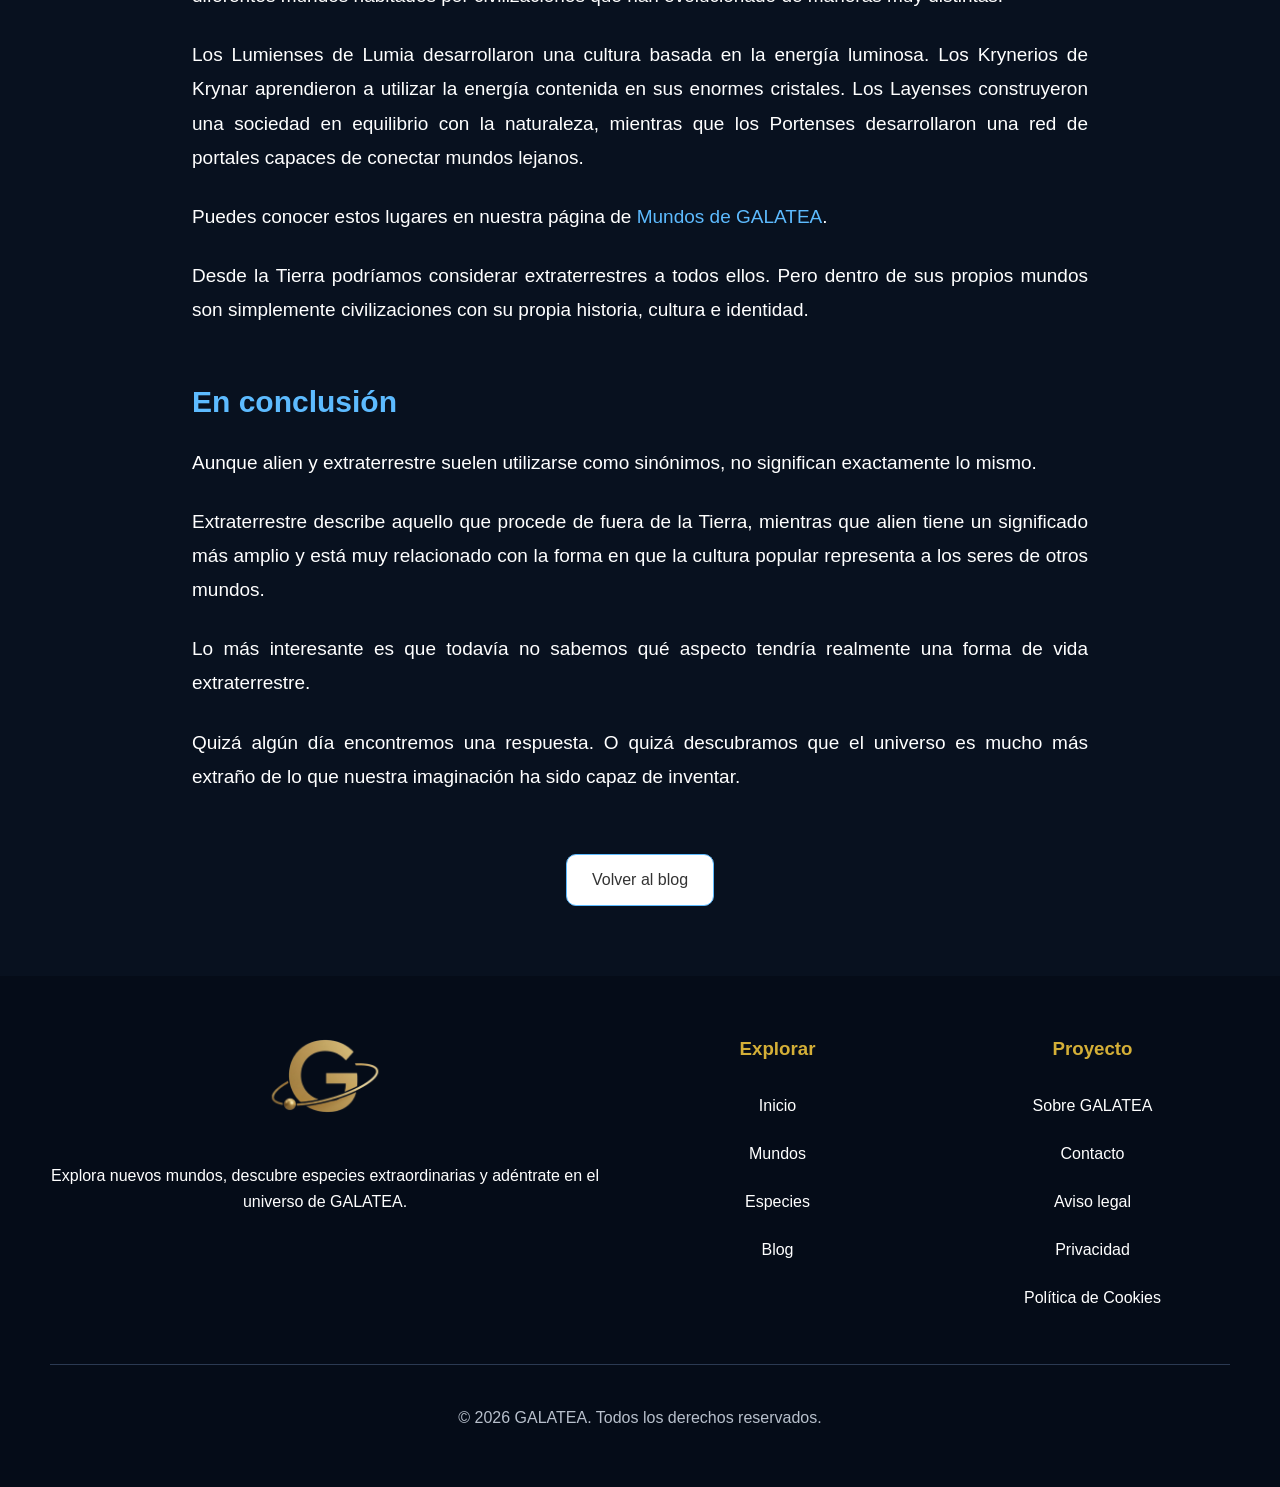
==== commit 449f5b1a: "Merge branch 'main' of https://github.com/infosaex2018-lang/proyectoSVH-_Sara" ====
--- a/alien-vs-extraterrestre.html
+++ b/alien-vs-extraterrestre.html
@@ -303,7 +303,6 @@
                 <a href="aviso-legal.html">Aviso legal</a>
                 <a href="privacidad.html">Privacidad</a>
                 <a href="politica_de_cookies.html">Política de Cookies</a>
-
             </div>
 
         </div>
--- a/css/style.css
+++ b/css/style.css
@@ -0,0 +1,2586 @@
+/* BASE ORIGINAL CONSERVADA. Los ajustes finales se cargan después, desde global.css y el CSS de cada página. */
+body {
+    background-color: #08111F;
+}
+
+header {
+    display: flex;
+    justify-content: space-between;
+    align-items: center;
+    padding: 20px 50px;
+}
+
+nav {
+    display: flex;
+    gap: 50px;
+}
+
+nav a {
+    color: white;
+    text-decoration: none;
+    font-size: 20px;
+    margin-left: 30px;
+}
+
+nav a:hover {
+    color: #D4AF37;
+}
+
+.hero {
+    min-height: 100vh;
+    background-image: url("../imagenes/espacio1.png");
+    background-size: cover;
+    background-repeat: no-repeat;
+    background-position: center;
+    display: flex;
+    flex-direction: column;
+    justify-content: center;
+    align-items: center;
+
+    text-align: center;
+    color: white;
+    text-shadow: 3px 3px 5px black;
+
+}
+
+h1.titulo {
+    font-size: 100px;
+}
+
+p.slogan {
+    font-size: 50px;
+}
+
+p.subtitle {
+    font-size: 20px;
+    color: white;
+    justify-content: space-around
+}
+
+.boton-principal {
+    font-size: 20px;
+    padding: 15px 30px;
+    background-color: white;
+    border: 1px solid white;
+    border-radius: 10px;
+    cursor: pointer;
+    color: #333;
+    text-decoration: none;
+    display: inline-block;
+    text-shadow: none;
+}
+
+.boton-principal:hover {
+    background-color: #D4AF37;
+    color: white;
+}
+
+.video-promocional {
+    display: flex;
+
+    padding: 30px;
+    align-items: center;
+    margin-right: 10px;
+    margin-left: 10px;
+}
+
+.video-promocional:hover {
+    border: 2px solid #D4AF37;
+    border-radius: 10px;
+}
+
+.videoLumienses {
+    margin-right: 10vw;
+}
+
+.informacionLumienses {
+    text-align: center;
+    padding: 20px;
+}
+
+h2.titulo {
+    font-size: 35px;
+    color: white;
+    text-align: center;
+}
+
+.boton-secundario {
+    font-family: inherit;
+    font-size: 15px;
+    padding: 12px 25px;
+    background-color: white;
+    border: 1px solid white;
+    border-radius: 10px;
+    cursor: pointer;
+    color: #333 !important;
+    text-decoration: none;
+    display: inline-block;
+}
+
+.boton-secundario:hover {
+    background-color: #D4AF37;
+    color: white !important;
+}
+
+.cards {
+    color: white;
+    font-size: 18px;
+    padding: 20px;
+}
+
+.cards-grid {
+
+    margin: 0 10px;
+
+    display: flex;
+    justify-content: center;
+    gap: 40px;
+    flex-wrap: wrap;
+
+}
+
+
+.card {
+
+    width: 320px;
+    height: 500px;
+
+    border: 2px solid #5DBBFF;
+    border-radius: 15px;
+    overflow: hidden;
+
+    display: flex;
+    align-items: flex-end;
+
+    background-size: cover;
+    background-position: center;
+    background-repeat: no-repeat;
+
+
+}
+
+
+.card:hover {
+
+    border-color: #D4AF37;
+
+}
+
+
+.card-content {
+
+    width: 100%;
+    padding: 25px;
+
+    background: linear-gradient(transparent,
+            rgba(8, 17, 31, 0.95));
+
+    color: white;
+    text-align: center;
+}
+
+.card-krynar {
+    background-image: url("../imagenes/krynar.jpeg");
+}
+
+.card-layen {
+    background-image: url("../imagenes/layen.jpeg");
+}
+
+.card-portha {
+    background-image: url("../imagenes/portha.jpeg");
+}
+
+.blog {
+    display: flex;
+    margin-top: 20px;
+    margin-bottom: 20px;
+    margin-left: 40px;
+    margin-right: 60px;
+    padding: 0 20px;
+    gap: 80px;
+}
+
+.image-blog {
+    padding: 20px;
+}
+
+.image-blog img {
+    width: 350px;
+    height: 250px;
+    object-fit: cover;
+    border-radius: 10px;
+}
+
+.main-sentence {
+    color: #5DBBFF;
+    text-align: center;
+    font-size: 20px;
+}
+
+.blog-content a,
+.blog-content p {
+    text-decoration: none;
+    color: white;
+}
+
+.blog {
+    align-items: center;
+}
+
+.blog p {
+    font-size: 20px;
+    text-align: justify;
+}
+
+/* ===========================
+   FOOTER
+=========================== */
+
+footer {
+
+    margin-top: 80px;
+    padding: 50px;
+
+    background-color: #050C18;
+
+    color: white;
+
+}
+
+.footer-content {
+
+    display: flex;
+    justify-content: space-between;
+    gap: 60px;
+    flex-wrap: wrap;
+
+}
+
+.footer-logo {
+
+    flex: 2;
+
+}
+
+.footer-logo p {
+
+    margin-top: 20px;
+    line-height: 1.6;
+
+}
+
+.footer-links,
+.footer-project {
+
+    display: flex;
+    flex-direction: column;
+
+    flex: 1;
+
+}
+
+.footer-links h3,
+.footer-project h3 {
+
+    margin-bottom: 20px;
+
+    color: #D4AF37;
+
+}
+
+.footer-links a,
+.footer-project a {
+
+    color: white;
+
+    text-decoration: none;
+
+    margin-bottom: 12px;
+
+}
+
+.footer-links a:hover,
+.footer-project a:hover {
+
+    color: #D4AF37;
+
+}
+
+footer hr {
+
+    margin: 40px 0;
+
+    border: none;
+
+    border-top: 1px solid #2B3A52;
+
+}
+
+.footer-bottom {
+
+    text-align: center;
+
+    font-size: 14px;
+
+    color: #B8C0CC;
+
+}
+
+@media (max-width:768px) {
+
+    header {
+        flex-direction: column;
+    }
+
+    nav {
+        flex-direction: column;
+        gap: 20px;
+        text-align: center;
+    }
+
+    .hero {
+        min-height: 70vh;
+        padding: 40px 20px;
+    }
+
+    h1.titulo {
+        font-size: 50px;
+    }
+
+    p.slogan {
+        font-size: 40px;
+    }
+
+    p.subtitle {
+        font-size: 30px;
+    }
+
+    .video-promocional {
+        flex-direction: column;
+    }
+
+    .videoLumienses video {
+        width: 100%;
+        height: auto;
+    }
+
+}
+
+/* ===========================
+   WORLDS PAGE
+=========================== */
+
+.worlds-intro {
+    text-align: center;
+    color: white;
+    padding: 60px 30px 40px;
+}
+
+.worlds-intro h1 {
+    font-size: 60px;
+    margin-bottom: 20px;
+}
+
+.worlds-intro p {
+    color: white;
+    font-size: 20px;
+    max-width: 800px;
+    margin: auto;
+    line-height: 1.6;
+}
+
+
+/* CONTENEDOR DE LOS MUNDOS */
+
+.worlds {
+    width: 90%;
+    max-width: 1200px;
+    margin: 0 auto;
+}
+
+
+/* CADA MUNDO */
+
+.world {
+    width: 100%;
+    min-height: 500px;
+
+    margin-bottom: 50px;
+
+    border-radius: 15px;
+    overflow: hidden;
+
+    display: flex;
+    align-items: flex-end;
+
+    background-size: cover;
+    background-position: center;
+    background-repeat: no-repeat;
+}
+
+/* IMÁGENES DE LOS MUNDOS */
+
+.world-krynar {
+    background-image: url("../imagenes/krynar.jpeg");
+}
+
+.world-layen {
+    background-image: url("../imagenes/layen.jpeg");
+}
+
+.world-lumia {
+    background-image: url("../imagenes/lumia.jpg");
+}
+
+.world-portha {
+    background-image: url("../imagenes/portha.jpeg");
+}
+
+
+/* CONTENIDO SOBRE LA IMAGEN */
+
+.world-content {
+    width: 100%;
+    padding: 40px;
+
+    color: white;
+
+    background: linear-gradient(transparent,
+            rgba(8, 17, 31, 0.95));
+
+    text-align: left;
+}
+
+
+/* TÍTULO DEL PLANETA */
+
+.world-content h2 {
+    font-size: 40px;
+    margin-bottom: 10px;
+}
+
+
+/* SUBTÍTULO */
+
+.world-content h3 {
+    color: #D4AF37;
+    font-size: 22px;
+    margin-bottom: 15px;
+}
+
+
+/* DESCRIPCIÓN */
+
+.world-content p {
+    color: white;
+    font-size: 18px;
+    line-height: 1.6;
+
+    max-width: 750px;
+
+    margin-bottom: 25px;
+}
+
+
+/* EFECTO AL PASAR EL RATÓN */
+
+.world:hover {
+    border-color: #D4AF37;
+}
+
+
+/* ===========================
+   WORLDS - MÓVIL
+=========================== */
+
+@media (max-width: 768px) {
+
+    .worlds-intro {
+        padding: 40px 20px;
+    }
+
+    .worlds-intro h1 {
+        font-size: 42px;
+    }
+
+    .worlds-intro p {
+        font-size: 17px;
+    }
+
+    .world {
+        min-height: 550px;
+    }
+
+    .world-content {
+        padding: 25px;
+    }
+
+    .world-content h2 {
+        font-size: 32px;
+    }
+
+    .world-content h3 {
+        font-size: 19px;
+    }
+
+    .world-content p {
+        font-size: 16px;
+    }
+
+}
+
+/* ===========================
+   BLOG
+=========================== */
+
+.blog-intro {
+    text-align: center;
+    padding: 60px 20px 40px;
+    color: white;
+}
+
+.blog-intro p {
+    max-width: 800px;
+    margin: 20px auto;
+    font-size: 20px;
+    line-height: 1.6;
+}
+
+
+/* LISTADO DE ARTÍCULOS */
+
+.blog-list {
+    display: flex;
+    flex-direction: column;
+    gap: 50px;
+    margin: 20px 60px 80px;
+}
+
+
+/* CADA ARTÍCULO */
+
+.blog-article {
+    display: flex;
+    align-items: center;
+    gap: 50px;
+
+    padding: 25px;
+
+    border-bottom: 1px solid #2B3A52;
+}
+
+
+/* IMAGEN */
+
+.blog-image {
+    flex-shrink: 0;
+}
+
+.blog-image img {
+    width: 350px;
+    height: 230px;
+
+    object-fit: cover;
+    border-radius: 10px;
+
+    display: block;
+}
+
+
+/* CONTENIDO */
+
+.blog-content {
+    color: white;
+    flex: 1;
+}
+
+.blog-content h2 {
+    font-size: 30px;
+    margin-bottom: 15px;
+}
+
+.blog-content h2 a {
+    color: white;
+    text-decoration: none;
+}
+
+.blog-content h2 a:hover {
+    color: #5DBBFF;
+}
+
+
+.blog-content p {
+    font-size: 18px;
+    line-height: 1.6;
+    text-align: justify;
+
+    margin-bottom: 20px;
+}
+
+
+/* BOTÓN */
+
+.blog-content .boton-secundario {
+    margin-top: 5px;
+}
+
+
+/* ===========================
+   BLOG RESPONSIVE
+=========================== */
+
+@media (max-width: 768px) {
+
+    .blog-intro {
+        padding: 40px 20px 30px;
+    }
+
+    .blog-intro h1 {
+        font-size: 45px;
+    }
+
+    .blog-intro p {
+        font-size: 17px;
+    }
+
+
+    .blog-list {
+        margin: 20px;
+        gap: 40px;
+    }
+
+
+    .blog-article {
+        flex-direction: column;
+        gap: 25px;
+
+        padding: 20px 0;
+        align-items: stretch;
+    }
+
+
+    .blog-image img {
+        width: 100%;
+        height: 220px;
+    }
+
+
+    .blog-content h2 {
+        font-size: 25px;
+    }
+
+
+    .blog-content p {
+        font-size: 17px;
+        text-align: left;
+    }
+
+}
+
+/* ===========================
+   BLOG - ARTÍCULO
+=========================== */
+
+.article-intro {
+    text-align: center;
+    padding: 70px 20px 40px;
+    color: white;
+}
+
+.article-intro h1 {
+    font-size: 50px;
+    margin-bottom: 20px;
+}
+
+.article-subtitle {
+    font-size: 22px;
+    color: #B8C0CC;
+    max-width: 800px;
+    margin: 0 auto;
+    line-height: 1.6;
+}
+
+
+/* IMAGEN PRINCIPAL */
+
+.article-main-image {
+    width: 80%;
+    max-width: 1000px;
+    margin: 20px auto 50px;
+}
+
+.article-main-image img {
+    width: 100%;
+    height: 450px;
+    object-fit: cover;
+    border-radius: 15px;
+    display: block;
+}
+
+
+/* CONTENIDO */
+
+.article-content {
+    width: 70%;
+    max-width: 900px;
+    margin: 0 auto;
+    color: white;
+}
+
+.article-content h2 {
+    color: #5DBBFF;
+    font-size: 30px;
+    margin-top: 50px;
+    margin-bottom: 20px;
+}
+
+.article-content p {
+    font-size: 19px;
+    line-height: 1.8;
+    margin-bottom: 25px;
+    text-align: justify;
+}
+
+
+/* ENLACES DENTRO DEL ARTÍCULO */
+
+.article-content a {
+    color: #5DBBFF;
+    text-decoration: none;
+}
+
+.article-content a:hover {
+    color: #D4AF37;
+    text-decoration: underline;
+}
+
+
+/* VOLVER AL BLOG */
+
+.back-blog {
+    margin-top: 60px;
+    margin-bottom: 70px;
+    text-align: center;
+}
+
+.back-blog a {
+    display: inline-block;
+    padding: 12px 25px;
+    border: 1px solid #5DBBFF;
+    border-radius: 10px;
+    color: white;
+    text-decoration: none;
+}
+
+.back-blog a:hover {
+    background-color: #D4AF37;
+    border-color: #D4AF37;
+    color: white;
+}
+
+
+/* ===========================
+   ARTÍCULO - MÓVIL
+=========================== */
+
+@media (max-width:768px) {
+
+    .article-intro {
+        padding: 40px 20px 25px;
+    }
+
+    .article-intro h1 {
+        font-size: 35px;
+    }
+
+    .article-subtitle {
+        font-size: 18px;
+    }
+
+    .article-main-image {
+        width: 90%;
+        margin-bottom: 35px;
+    }
+
+    .article-main-image img {
+        height: 250px;
+    }
+
+    .article-content {
+        width: 90%;
+    }
+
+    .article-content h2 {
+        font-size: 25px;
+        margin-top: 40px;
+    }
+
+    .article-content p {
+        font-size: 17px;
+        line-height: 1.7;
+        text-align: left;
+    }
+
+}
+
+/* =========================
+   PÁGINA PROYECTO
+   ========================= */
+
+/* HERO */
+
+.project-hero {
+    position: relative;
+    min-height: 75vh;
+    overflow: hidden;
+    display: flex;
+    align-items: center;
+}
+
+.project-hero img {
+    position: absolute;
+    width: 100%;
+    height: 100%;
+    object-fit: cover;
+    inset: 0;
+}
+
+.project-hero::after {
+    content: "";
+    position: absolute;
+    inset: 0;
+    background: linear-gradient(90deg,
+            rgba(8, 17, 31, 0.90) 0%,
+            rgba(8, 17, 31, 0.55) 45%,
+            rgba(8, 17, 31, 0.15) 100%);
+}
+
+.project-hero-content {
+    position: relative;
+    z-index: 2;
+    width: 85%;
+    max-width: 1200px;
+    margin: 0 auto;
+    color: white;
+}
+
+.project-hero-content h1 {
+    font-size: 75px;
+    margin: 10px 0 15px;
+}
+
+.project-hero-content p {
+    font-size: 24px;
+    max-width: 600px;
+    line-height: 1.6;
+}
+
+.project-label {
+    color: #D4AF37;
+    font-size: 14px !important;
+    letter-spacing: 3px;
+    font-weight: bold;
+    text-transform: uppercase;
+}
+
+
+/* ¿QUÉ ES GALATEA? */
+
+.project-intro {
+    width: 85%;
+    max-width: 1200px;
+    margin: 100px auto;
+    display: flex;
+    align-items: center;
+    gap: 70px;
+}
+
+.project-text,
+.project-image {
+    width: 50%;
+}
+
+.project-text h2 {
+    color: #5DBBFF;
+    font-size: 42px;
+    margin: 10px 0 25px;
+}
+
+.project-text p {
+    color: #B8C0CC;
+    font-size: 18px;
+    line-height: 1.8;
+    margin-bottom: 20px;
+}
+
+.project-text strong {
+    color: white;
+}
+
+.project-image img {
+    width: 100%;
+    height: 420px;
+    object-fit: cover;
+    border-radius: 18px;
+    display: block;
+}
+
+
+/* REALIDAD E IMAGINACIÓN */
+
+.project-science {
+    padding: 90px 20px;
+    background-color: #0c1727;
+}
+
+.section-title {
+    text-align: center;
+    max-width: 750px;
+    margin: 0 auto 50px;
+}
+
+.section-title h2 {
+    font-size: 42px;
+    color: #5DBBFF;
+    margin: 10px 0 20px;
+}
+
+.section-title>p:last-child {
+    color: #B8C0CC;
+    font-size: 19px;
+    line-height: 1.7;
+}
+
+.project-cards {
+    width: 85%;
+    max-width: 1100px;
+    margin: 0 auto;
+    display: flex;
+    gap: 30px;
+}
+
+.project-card {
+    flex: 1;
+    padding: 40px;
+    border: 1px solid rgba(93, 187, 255, 0.25);
+    border-radius: 18px;
+    background-color: #08111F;
+}
+
+.project-card-number {
+    color: #D4AF37;
+    font-size: 15px;
+    letter-spacing: 2px;
+    margin-bottom: 20px;
+}
+
+.project-card h3 {
+    color: white;
+    font-size: 28px;
+    margin-bottom: 20px;
+}
+
+.project-card p {
+    color: #B8C0CC;
+    font-size: 18px;
+    line-height: 1.8;
+}
+
+.project-card:hover {
+    transform: translateY(-5px);
+    border-color: #5DBBFF;
+    transition: 0.3s;
+}
+
+
+/* ORIGEN DEL PROYECTO */
+
+.project-origin {
+    width: 85%;
+    max-width: 1200px;
+    margin: 110px auto;
+    display: flex;
+    align-items: center;
+    gap: 70px;
+}
+
+.project-origin-image,
+.project-origin-text {
+    width: 50%;
+}
+
+.project-origin-image img {
+    width: 100%;
+    height: 470px;
+    object-fit: cover;
+    border-radius: 18px;
+    display: block;
+}
+
+.project-origin-text h2 {
+    color: #5DBBFF;
+    font-size: 42px;
+    margin: 10px 0 25px;
+}
+
+.project-origin-text p {
+    color: #B8C0CC;
+    font-size: 18px;
+    line-height: 1.8;
+    margin-bottom: 20px;
+}
+
+.project-origin-text a {
+    color: #5DBBFF;
+    text-decoration: none;
+}
+
+.project-origin-text a:hover {
+    color: #D4AF37;
+    text-decoration: underline;
+}
+
+
+/* FUTURO */
+
+.project-future {
+    text-align: center;
+    padding: 100px 20px;
+    background-color: #0c1727;
+}
+
+.project-future h2 {
+    color: #5DBBFF;
+    font-size: 46px;
+    margin: 10px 0 25px;
+}
+
+.project-future>p:not(.project-label) {
+    color: #B8C0CC;
+    max-width: 700px;
+    margin: 0 auto 18px;
+    font-size: 19px;
+    line-height: 1.8;
+}
+
+.project-future .boton-principal {
+    margin-top: 30px;
+}
+
+
+/* =========================
+   RESPONSIVE PROYECTO
+   ========================= */
+
+@media (max-width: 768px) {
+
+    .project-hero {
+        min-height: 65vh;
+    }
+
+    .project-hero::after {
+        background: rgba(8, 17, 31, 0.60);
+    }
+
+    .project-hero-content {
+        width: 90%;
+        text-align: center;
+    }
+
+    .project-hero-content h1 {
+        font-size: 45px;
+    }
+
+    .project-hero-content p {
+        font-size: 19px;
+        margin: 0 auto;
+    }
+
+    .project-label {
+        font-size: 12px !important;
+        letter-spacing: 2px;
+    }
+
+
+    .project-intro {
+        width: 90%;
+        margin: 60px auto;
+        flex-direction: column;
+        gap: 35px;
+    }
+
+    .project-text,
+    .project-image {
+        width: 100%;
+    }
+
+    .project-text h2 {
+        font-size: 32px;
+    }
+
+    .project-text p {
+        font-size: 17px;
+    }
+
+    .project-image img {
+        height: 280px;
+    }
+
+
+    .project-science {
+        padding: 60px 20px;
+    }
+
+    .section-title h2 {
+        font-size: 32px;
+    }
+
+    .section-title>p:last-child {
+        font-size: 17px;
+    }
+
+    .project-cards {
+        width: 100%;
+        flex-direction: column;
+    }
+
+    .project-card {
+        padding: 30px;
+    }
+
+    .project-card h3 {
+        font-size: 25px;
+    }
+
+    .project-card p {
+        font-size: 17px;
+    }
+
+
+    .project-origin {
+        width: 90%;
+        margin: 70px auto;
+        flex-direction: column;
+        gap: 35px;
+    }
+
+    .project-origin-image,
+    .project-origin-text {
+        width: 100%;
+    }
+
+    .project-origin-image img {
+        height: 300px;
+    }
+
+    .project-origin-text h2 {
+        font-size: 32px;
+    }
+
+    .project-origin-text p {
+        font-size: 17px;
+    }
+
+
+    .project-future {
+        padding: 70px 20px;
+    }
+
+    .project-future h2 {
+        font-size: 34px;
+    }
+
+    .project-future>p:not(.project-label) {
+        font-size: 17px;
+    }
+}
+
+/* =========================
+   PÁGINA ESPECIES
+   ========================= */
+
+/* HERO */
+
+.hero-especies {
+    min-height: 70vh;
+    padding: 100px 20px;
+    display: flex;
+    align-items: center;
+    justify-content: center;
+    text-align: center;
+
+    background:
+        linear-gradient(rgba(8, 17, 31, 0.45),
+            rgba(8, 17, 31, 0.95)),
+        url("../imagenes/lumia_oceano.jpg") center / cover no-repeat;
+}
+
+.hero-especies-contenido {
+    width: 100%;
+    max-width: 800px;
+}
+
+.hero-especies h1 {
+    margin: 15px 0 20px;
+    font-size: clamp(2.5rem, 6vw, 5rem);
+}
+
+.hero-especies p {
+    max-width: 700px;
+    margin: 0 auto 30px;
+    color: #B8C0CC;
+    font-size: 1.1rem;
+    line-height: 1.7;
+}
+
+
+/* ETIQUETAS */
+
+.hero-especies .etiqueta,
+.introduccion-especies .etiqueta,
+.carrusel-especies .etiqueta,
+.mundo-especies .etiqueta,
+.biodiversidad .etiqueta {
+    color: #FFFFFF;
+    font-size: 2rem;
+    letter-spacing: 3px;
+    font-weight: bold;
+    text-transform: uppercase;
+}
+
+
+/* INTRODUCCIÓN */
+
+.introduccion-especies {
+    max-width: 900px;
+    margin: 0 auto;
+    padding: 100px 30px;
+    text-align: center;
+}
+
+.introduccion-especies h2 {
+    margin: 15px 0 25px;
+    font-size: 2.5rem;
+}
+
+.introduccion-especies p {
+    max-width: 750px;
+    margin: 10px auto;
+    color: #B8C0CC;
+    line-height: 1.8;
+}
+
+
+/* =========================
+   CARRUSEL
+   ========================= */
+
+.carrusel-especies {
+    position: relative;
+    max-width: 1200px;
+    margin: 0 auto;
+    padding: 80px 50px 100px;
+}
+
+.carrusel-especies .titulo-seccion {
+    margin-bottom: 45px;
+    text-align: center;
+}
+
+.carrusel-especies .titulo-seccion h2 {
+    margin: 15px 0;
+    font-size: 2.8rem;
+}
+
+.carrusel-especies .titulo-seccion p {
+    color: #B8C0CC;
+}
+
+
+/* CONTENEDOR DEL SLIDE */
+
+.carrusel-especies .carrusel {
+    width: 100%;
+    overflow: hidden;
+    border-radius: 18px;
+}
+
+
+/* SLIDES */
+
+.carrusel-especies .slide-especie {
+    display: none;
+    width: 100%;
+    min-height: 560px;
+    background-color: #08111F;
+}
+
+.carrusel-especies .slide-especie.activo {
+    display: flex;
+}
+
+
+/* IMAGEN */
+
+
+.carrusel-especies .slide-especie>img {
+    width: 55%;
+    height: 560px;
+    object-fit: contain;
+    background-color: #08111F;
+}
+
+/* INFORMACIÓN */
+
+.carrusel-especies .info-especie {
+    width: 45%;
+    padding: 50px;
+    display: flex;
+    flex-direction: column;
+    justify-content: center;
+}
+
+.carrusel-especies .info-especie .planeta {
+    margin: 0 0 10px;
+    color: #5DBBFF;
+    font-size: 2rem;
+    font-weight: bold;
+    letter-spacing: 4px;
+}
+
+.carrusel-especies .info-especie h3 {
+    margin: 5px 0 25px;
+    font-size: 3.2rem;
+}
+
+.carrusel-especies .info-especie>p:not(.planeta) {
+    margin: 0 0 30px;
+    color: #B8C0CC;
+    line-height: 1.7;
+}
+
+
+/* CARACTERÍSTICAS */
+
+.carrusel-especies .caracteristicas {
+    display: flex;
+    flex-wrap: wrap;
+    gap: 8px;
+    margin-bottom: 30px;
+}
+
+.carrusel-especies .caracteristicas span {
+    padding: 7px 12px;
+    border: 1px solid rgba(93, 187, 255, 0.7);
+    border-radius: 20px;
+    color: #B8C0CC;
+    font-size: 0.78rem;
+}
+
+
+/* BOTÓN DEL CARRUSEL */
+
+.carrusel-especies .boton-secundario {
+    align-self: flex-start;
+}
+
+
+/* =========================
+   FLECHAS
+   ========================= */
+
+.carrusel-especies .flecha {
+    position: absolute;
+    top: 58%;
+    z-index: 10;
+
+    width: 48px;
+    height: 48px;
+
+    border: 1px solid #5DBBFF;
+    border-radius: 50%;
+
+    background-color: rgba(8, 17, 31, 0.9);
+    color: #5DBBFF;
+
+    font-size: 1.4rem;
+    cursor: pointer;
+}
+
+.carrusel-especies .flecha:hover {
+    background-color: #5DBBFF;
+    color: #08111F;
+}
+
+.carrusel-especies .anterior {
+    left: 5px;
+}
+
+.carrusel-especies .siguiente {
+    right: 5px;
+}
+
+
+/* =========================
+   INDICADORES
+   ========================= */
+
+.carrusel-especies .indicadores {
+    display: flex;
+    justify-content: center;
+    gap: 12px;
+    margin-top: 25px;
+}
+
+.carrusel-especies .indicador {
+    width: 11px;
+    height: 11px;
+    padding: 0;
+
+    border: 1px solid #5DBBFF;
+    border-radius: 50%;
+
+    background: transparent;
+    cursor: pointer;
+}
+
+.carrusel-especies .indicador.activo {
+    background-color: #5DBBFF;
+}
+
+
+/* =========================
+   SECCIONES DE LOS MUNDOS
+   ========================= */
+
+.mundo-especies {
+    max-width: 1000px;
+    margin: 0 auto;
+    padding: 100px 30px;
+
+    text-align: center;
+
+    border-top: 1px solid rgba(93, 187, 255, 0.2);
+}
+
+.mundo-especies h2 {
+    margin: 15px 0 20px;
+    font-size: 2.5rem;
+}
+
+.mundo-especies>p:not(.etiqueta) {
+    max-width: 700px;
+    margin: 0 auto;
+    color: #B8C0CC;
+    line-height: 1.8;
+}
+
+
+/* =========================
+   BIODIVERSIDAD
+   ========================= */
+
+.biodiversidad {
+    max-width: 900px;
+    margin: 0 auto;
+    padding: 100px 30px;
+    text-align: center;
+}
+
+.biodiversidad h2 {
+    margin: 20px 0;
+    font-size: 2.7rem;
+}
+
+.biodiversidad>p:not(.etiqueta):not(.proximamente) {
+    max-width: 700px;
+    margin: 15px auto;
+    color: #B8C0CC;
+    line-height: 1.8;
+}
+
+.biodiversidad .proximamente {
+    margin-top: 40px;
+    color: #5DBBFF;
+    font-size: 0.8rem;
+    letter-spacing: 3px;
+}
+
+
+/* =========================
+   CTA
+   ========================= */
+
+.cta-especies {
+    padding: 100px 30px;
+    text-align: center;
+    background-color: #050C18;
+}
+
+.cta-especies h2 {
+    margin-bottom: 30px;
+    font-size: 2.5rem;
+}
+
+.cta-especies .botones-cta {
+    display: flex;
+    justify-content: center;
+    align-items: center;
+    gap: 15px;
+    flex-wrap: wrap;
+}
+
+/* =========================
+   MÓVIL
+   ========================= */
+
+@media (max-width: 768px) {
+
+    /* HERO */
+
+    .hero-especies {
+        min-height: 60vh;
+        padding: 70px 20px;
+    }
+
+    .hero-especies h1 {
+        font-size: 2.5rem;
+    }
+
+    .hero-especies p {
+        font-size: 1rem;
+    }
+
+
+    /* INTRO */
+
+    .introduccion-especies {
+        padding: 70px 20px;
+    }
+
+    .introduccion-especies h2 {
+        font-size: 2rem;
+    }
+
+
+    /* CARRUSEL */
+
+    .carrusel-especies {
+        padding: 60px 15px 80px;
+    }
+
+    .carrusel-especies .titulo-seccion h2 {
+        font-size: 2rem;
+    }
+
+    .carrusel-especies .slide-especie {
+        flex-direction: column;
+        min-height: auto;
+    }
+
+    .carrusel-especies .slide-especie>img {
+        width: 100%;
+        height: 320px;
+        object-fit: contain;
+        background-color: #08111F;
+    }
+
+    .carrusel-especies .info-especie {
+        width: 100%;
+        padding: 35px 25px 40px;
+    }
+
+    .carrusel-especies .info-especie h3 {
+        font-size: 2.4rem;
+    }
+
+
+    /* FLECHAS */
+
+    .carrusel-especies .flecha {
+        top: 43%;
+        width: 40px;
+        height: 40px;
+        font-size: 1.1rem;
+    }
+
+    .carrusel-especies .anterior {
+        left: 8px;
+    }
+
+    .carrusel-especies .siguiente {
+        right: 8px;
+    }
+
+
+    /* MUNDOS */
+
+    .mundo-especies {
+        padding: 70px 20px;
+    }
+
+    .mundo-especies h2 {
+        font-size: 2rem;
+    }
+
+
+    /* BIODIVERSIDAD */
+
+    .biodiversidad {
+        padding: 70px 20px;
+    }
+
+    .biodiversidad h2 {
+        font-size: 2rem;
+    }
+
+
+    /* CTA */
+
+    .cta-especies {
+        padding: 80px 20px;
+    }
+
+    .cta-especies h2 {
+        font-size: 2rem;
+    }
+
+    .cta-especies .botones-cta {
+        flex-direction: column;
+    }
+
+    .cta-especies .botones-cta a {
+        width: 100%;
+        max-width: 280px;
+        text-align: center;
+    }
+}
+
+.hero-especies h1,
+.introduccion-especies h2,
+.carrusel-especies h2,
+.carrusel-especies h3,
+.mundo-especies h2,
+.biodiversidad h2,
+.cta-especies h2 {
+    color: #ffffff;
+}
+
+/* =========================
+PÁGINA CONTACTO
+========================= */
+
+.contacto {
+    max-width: 800px;
+    margin: 80px auto;
+    padding: 40px;
+    background-color: #101C2C;
+    border: 1px solid #26364A;
+    border-radius: 12px;
+}
+
+.contacto h2 {
+    text-align: center;
+    color: #D4AF37;
+    font-size: 2.2rem;
+    margin-bottom: 15px;
+}
+
+.contacto>p {
+    text-align: center;
+    color: #B8C0CC;
+    line-height: 1.7;
+    margin-bottom: 40px;
+}
+
+.campo {
+    display: flex;
+    flex-direction: column;
+    margin-bottom: 22px;
+}
+
+.campo label {
+    color: #FFFFFF;
+    margin-bottom: 8px;
+    font-weight: bold;
+}
+
+.campo input,
+.campo textarea {
+    width: 100%;
+    box-sizing: border-box;
+    padding: 12px;
+    background-color: #08111F;
+    border: 1px solid #40516A;
+    border-radius: 6px;
+    color: #FFFFFF;
+    font-family: inherit;
+    font-size: 1rem;
+}
+
+.campo input:focus,
+.campo textarea:focus {
+    outline: none;
+    border-color: #D4AF37;
+}
+
+.campo textarea {
+    resize: vertical;
+}
+
+.campo-checkbox {
+    display: flex;
+    align-items: center;
+    gap: 10px;
+    margin: 25px 0;
+}
+
+.campo-checkbox input {
+    width: 17px;
+    height: 17px;
+}
+
+.campo-checkbox label {
+    color: #B8C0CC;
+    font-size: 0.9rem;
+}
+
+.contacto button {
+    display: block;
+    margin: 30px auto 0;
+    padding: 12px 28px;
+    background-color: #D4AF37;
+    color: #08111F;
+    border: none;
+    border-radius: 6px;
+    font-size: 1rem;
+    font-weight: bold;
+    cursor: pointer;
+    transition: 0.3s;
+}
+
+.contacto button:hover {
+    background-color: #FFFFFF;
+}
+
+/* =========================
+CONTACTO — MÓVIL
+========================= */
+
+@media (max-width: 768px) {
+
+    .contacto {
+        margin: 40px 20px;
+        padding: 25px 20px;
+    }
+
+    .contacto h2 {
+        font-size: 1.8rem;
+    }
+
+    .contacto>p {
+        font-size: 0.95rem;
+    }
+
+    .campo input,
+    .campo textarea {
+        font-size: 1rem;
+
+    }
+
+
+}
+
+/* =========================
+   AVISO LEGAL
+   ========================= */
+
+.legal {
+    max-width: 900px;
+    margin: 60px auto;
+    padding: 40px;
+    color: white;
+    line-height: 1.7;
+}
+
+.legal h1 {
+    color: #FFFFFF;
+    text-align: center;
+    font-size: 5rem;
+    margin-bottom: 40px;
+}
+
+.legal h2 {
+    color: #ffffff;
+    font-size: 2rem;
+    margin-top: 40px;
+    margin-bottom: 15px;
+}
+
+.legal p {
+    margin-bottom: 20px;
+}
+
+.legal ul {
+    margin: 20px 0;
+    padding-left: 25px;
+}
+
+.legal li {
+    margin-bottom: 12px;
+}
+
+.legal a {
+    color: #D4AF37;
+    text-decoration: none;
+}
+
+.legal a:hover {
+    color: white;
+    text-decoration: underline;
+}
+
+
+/* Nota sobre los datos ficticios */
+
+.legal p strong {
+    color: #D4AF37;
+}
+
+
+/* =========================
+   FOOTER
+   ========================= */
+
+footer {
+    text-align: center;
+    padding: 30px 20px;
+    margin-top: 40px;
+}
+
+footer nav {
+    display: flex;
+    justify-content: center;
+    gap: 25px;
+    flex-wrap: wrap;
+    margin-top: 15px;
+}
+
+footer nav a {
+    color: #D4AF37;
+    text-decoration: none;
+}
+
+footer nav a:hover {
+    color: white;
+}
+
+
+/* =========================
+   VERSIÓN MÓVIL
+   ========================= */
+
+@media (max-width: 768px) {
+
+    .legal {
+        margin: 30px 15px;
+        padding: 20px;
+    }
+
+    .legal h1 {
+        font-size: 3rem;
+        margin-bottom: 30px;
+    }
+
+    .legal h2 {
+        font-size: 2rem;
+        margin-top: 30px;
+    }
+
+    .legal p,
+    .legal li {
+        font-size: 16px;
+    }
+
+    footer nav {
+        gap: 15px;
+    }
+}
+/* =========================================================
+   PÁGINA ESPECIES
+   ========================================================= */
+
+
+/* =========================
+   HERO DE ESPECIES
+   ========================= */
+
+.hero-especies {
+    min-height: 70vh;
+    padding: 100px 30px;
+
+    display: flex;
+    justify-content: center;
+    align-items: center;
+
+    text-align: center;
+
+    background:
+        linear-gradient(
+            rgba(8, 17, 31, 0.35),
+            rgba(8, 17, 31, 0.95)
+        ),
+        url("../imagenes/lumia_oceano.jpg") center / cover no-repeat;
+}
+
+.hero-especies-contenido {
+    width: 100%;
+    max-width: 850px;
+}
+
+.hero-especies .etiqueta {
+    color: #5DBBFF;
+    font-size: 0.85rem;
+    font-weight: bold;
+    letter-spacing: 4px;
+}
+
+.hero-especies h1 {
+    margin: 15px 0 20px;
+    color: #FFFFFF;
+    font-size: clamp(2.8rem, 6vw, 5rem);
+}
+
+.hero-especies p:not(.etiqueta) {
+    max-width: 720px;
+    margin: 0 auto 35px;
+
+    color: #D5DBE3;
+    font-size: 1.1rem;
+    line-height: 1.8;
+}
+
+
+/* =========================
+   INTRODUCCIÓN
+   ========================= */
+
+.introduccion-especies {
+    max-width: 900px;
+    margin: 0 auto;
+    padding: 100px 30px;
+
+    text-align: center;
+}
+
+.introduccion-especies .etiqueta,
+.especie-mundo .etiqueta,
+.biodiversidad .etiqueta {
+    color: #5DBBFF;
+    font-size: 0.85rem;
+    font-weight: bold;
+    letter-spacing: 4px;
+    text-transform: uppercase;
+}
+
+.introduccion-especies h2 {
+    margin: 15px 0 25px;
+
+    color: #FFFFFF;
+    font-size: 2.6rem;
+}
+
+.introduccion-especies p:not(.etiqueta) {
+    max-width: 760px;
+    margin: 12px auto;
+
+    color: #B8C0CC;
+    line-height: 1.8;
+}
+
+
+/* =========================================================
+   BLOQUES DE CADA ESPECIE
+   ========================================================= */
+
+.especie-mundo {
+    max-width: 1200px;
+    margin: 0 auto;
+    padding: 90px 30px;
+
+    border-top: 1px solid rgba(93, 187, 255, 0.15);
+}
+
+
+/* Título de cada especie */
+
+.cabecera-especie {
+    max-width: 800px;
+    margin: 0 auto 45px;
+
+    text-align: center;
+}
+
+.cabecera-especie h2 {
+    margin: 12px 0 18px;
+
+    color: #FFFFFF;
+    font-size: 3rem;
+}
+
+.cabecera-especie > p:last-child {
+    max-width: 700px;
+    margin: auto;
+
+    color: #B8C0CC;
+    line-height: 1.8;
+}
+
+
+/* =========================================================
+   CARRUSEL
+   ========================================================= */
+
+.carrusel-especie {
+    position: relative;
+
+    width: 100%;
+    margin: 0 auto;
+}
+
+
+/* Contenedor de las diapositivas */
+
+.slides-especie {
+    width: 100%;
+
+    overflow: hidden;
+
+    border: 1px solid rgba(93, 187, 255, 0.20);
+    border-radius: 20px;
+
+    background-color: #08111F;
+}
+
+
+/* Cada diapositiva permanece oculta */
+
+.slide-especie {
+    display: none;
+
+    width: 100%;
+    min-height: 560px;
+}
+
+
+/* Solo mostramos la diapositiva activa */
+
+.slide-especie.activo {
+    display: flex;
+}
+
+
+/* =========================
+   IMAGEN DEL CARRUSEL
+   ========================= */
+
+.slide-especie > img {
+    display: block;
+
+    width: 60%;
+    height: 560px;
+
+    object-fit: cover;
+    object-position: center;
+
+    background-color: #050C18;
+}
+
+
+/* =========================
+   TEXTO DEL CARRUSEL
+   ========================= */
+
+.info-slide {
+    width: 40%;
+    box-sizing: border-box;
+
+    padding: 55px 50px;
+
+    display: flex;
+    flex-direction: column;
+    justify-content: center;
+
+    background:
+        linear-gradient(
+            135deg,
+            #101C2C,
+            #08111F
+        );
+}
+
+.numero-slide {
+    margin: 0 0 15px;
+
+    color: #5DBBFF;
+
+    font-size: 0.85rem;
+    font-weight: bold;
+    letter-spacing: 3px;
+}
+
+.info-slide h3 {
+    margin: 0 0 25px;
+
+    color: #FFFFFF;
+
+    font-size: 2.4rem;
+    line-height: 1.15;
+}
+
+.info-slide p:not(.numero-slide) {
+    margin: 0;
+    color: #D5DBE3;
+
+    font-size: 1.15rem;
+    line-height: 1.8;
+}
+
+
+/* =========================================================
+   FLECHAS
+   ========================================================= */
+
+.flecha-carrusel {
+    position: absolute;
+    top: 280px;
+
+    z-index: 10;
+
+    width: 48px;
+    height: 48px;
+
+    transform: translateY(-50%);
+
+    border: 1px solid #5DBBFF;
+    border-radius: 50%;
+
+    background-color: rgba(8, 17, 31, 0.90);
+    color: #5DBBFF;
+
+    font-size: 1.3rem;
+
+    cursor: pointer;
+
+    transition: 0.3s;
+}
+
+.flecha-carrusel:hover {
+    background-color: #5DBBFF;
+    color: #08111F;
+}
+
+.flecha-carrusel.anterior {
+    left: 15px;
+}
+
+.flecha-carrusel.siguiente {
+    right: 15px;
+}
+
+
+/* =========================================================
+   PUNTOS DEL CARRUSEL
+   ========================================================= */
+
+.indicadores-carrusel {
+    display: flex;
+    justify-content: center;
+
+    gap: 12px;
+
+    margin-top: 25px;
+}
+
+.indicadores-carrusel .indicador {
+    width: 11px;
+    height: 11px;
+
+    padding: 0;
+
+    border: 1px solid #5DBBFF;
+    border-radius: 50%;
+
+    background-color: transparent;
+
+    cursor: pointer;
+
+    transition: 0.3s;
+}
+
+.indicadores-carrusel .indicador:hover,
+.indicadores-carrusel .indicador.activo {
+    background-color: #5DBBFF;
+}
+
+
+/* =========================================================
+   DATOS RÁPIDOS
+   ========================================================= */
+
+.datos-especie {
+    display: grid;
+
+    grid-template-columns: repeat(4, 1fr);
+
+    margin-top: 35px;
+
+    border: 1px solid rgba(93, 187, 255, 0.20);
+    border-radius: 12px;
+
+    overflow: hidden;
+
+    background-color: #101C2C;
+}
+
+.datos-especie div {
+    padding: 25px 20px;
+
+    text-align: center;
+
+    border-right: 1px solid rgba(93, 187, 255, 0.15);
+}
+
+.datos-especie div:last-child {
+    border-right: none;
+}
+
+.datos-especie span {
+    display: block;
+
+    margin-bottom: 8px;
+
+    color: #5DBBFF;
+
+    font-size: 0.7rem;
+    font-weight: bold;
+    letter-spacing: 2px;
+}
+
+.datos-especie strong {
+    color: #FFFFFF;
+
+    font-size: 0.95rem;
+}
+
+
+/* =========================================================
+   BIODIVERSIDAD
+   ========================================================= */
+
+.biodiversidad {
+    max-width: 900px;
+    margin: 40px auto 0;
+    padding: 100px 30px;
+
+    text-align: center;
+
+    border-top: 1px solid rgba(93, 187, 255, 0.15);
+}
+
+.biodiversidad h2 {
+    margin: 15px 0 25px;
+
+    color: #FFFFFF;
+
+    font-size: 2.6rem;
+}
+
+.biodiversidad p:not(.etiqueta) {
+    max-width: 760px;
+    margin: 12px auto;
+
+    color: #B8C0CC;
+
+    line-height: 1.8;
+}
+
+
+/* =========================================================
+   CTA FINAL
+   ========================================================= */
+
+.cta-especies {
+    padding: 80px 30px 110px;
+
+    text-align: center;
+}
+
+.cta-especies h2 {
+    margin: 0 0 35px;
+
+    color: #FFFFFF;
+
+    font-size: 2.3rem;
+}
+
+.botones-cta {
+    display: flex;
+    justify-content: center;
+
+    gap: 20px;
+
+    flex-wrap: wrap;
+}
+
+
+/* =========================================================
+   TABLET
+   ========================================================= */
+
+@media (max-width: 950px) {
+
+    .slide-especie {
+        min-height: 500px;
+    }
+
+    .slide-especie > img {
+        width: 55%;
+        height: 500px;
+    }
+
+    .info-slide {
+        width: 45%;
+
+        padding: 40px 35px;
+    }
+
+    .info-slide h3 {
+        font-size: 2rem;
+    }
+
+    .flecha-carrusel {
+        top: 250px;
+    }
+
+    .datos-especie {
+        grid-template-columns: repeat(2, 1fr);
+    }
+
+    .datos-especie div:nth-child(2) {
+        border-right: none;
+    }
+
+    .datos-especie div:nth-child(-n+2) {
+        border-bottom: 1px solid rgba(93, 187, 255, 0.15);
+    }
+
+}
+
+
+/* =========================================================
+   MÓVIL
+   ========================================================= */
+
+@media (max-width: 768px) {
+
+    /* Hero */
+
+    .hero-especies {
+        min-height: 55vh;
+
+        padding: 70px 20px;
+    }
+
+    .hero-especies h1 {
+        font-size: 2.5rem;
+    }
+
+    .hero-especies p:not(.etiqueta) {
+        font-size: 1rem;
+    }
+
+
+    /* Introducción */
+
+    .introduccion-especies {
+        padding: 70px 20px;
+    }
+
+    .introduccion-especies h2 {
+        font-size: 2rem;
+    }
+
+
+    /* Especies */
+
+    .especie-mundo {
+        padding: 70px 20px;
+    }
+
+    .cabecera-especie {
+        margin-bottom: 30px;
+    }
+
+    .cabecera-especie h2 {
+        font-size: 2.2rem;
+    }
+
+
+    /* Carrusel vertical */
+
+    .slide-especie.activo {
+        flex-direction: column;
+    }
+
+    .slide-especie {
+        min-height: auto;
+    }
+
+
+    /* Imagen */
+
+    .slide-especie > img {
+        width: 100%;
+        height: 340px;
+
+        object-fit: cover;
+    }
+
+
+    /* Texto */
+
+    .info-slide {
+        width: 100%;
+
+        padding: 35px 30px 45px;
+    }
+
+    .info-slide h3 {
+        font-size: 1.8rem;
+    }
+
+
+    /* Flechas sobre la imagen */
+
+    .flecha-carrusel {
+        top: 170px;
+
+        width: 42px;
+        height: 42px;
+
+        font-size: 1.1rem;
+    }
+
+    .flecha-carrusel.anterior {
+        left: 10px;
+    }
+
+    .flecha-carrusel.siguiente {
+        right: 10px;
+    }
+
+
+    /* Datos */
+
+    .datos-especie {
+        grid-template-columns: repeat(2, 1fr);
+    }
+
+
+    /* Biodiversidad */
+
+    .biodiversidad {
+        padding: 70px 20px;
+    }
+
+    .biodiversidad h2 {
+        font-size: 2rem;
+    }
+
+
+    /* CTA */
+
+    .cta-especies {
+        padding: 60px 20px 80px;
+    }
+
+    .cta-especies h2 {
+        font-size: 1.9rem;
+    }
+
+}
+
+
+/* =========================================================
+   MÓVILES PEQUEÑOS
+   ========================================================= */
+
+@media (max-width: 480px) {
+
+    .info-slide p:not(.numero-slide) {
+    font-size: 1.05rem;
+}
+
+.cabecera-especie > p:last-child,
+.introduccion-especies p:not(.etiqueta),
+.biodiversidad p:not(.etiqueta) {
+    font-size: 1rem;
+}
+    .hero-especies h1 {
+        font-size: 2.1rem;
+    }
+
+    .slide-especie > img {
+        height: 280px;
+    }
+
+    .flecha-carrusel {
+        top: 140px;
+    }
+
+    .info-slide {
+        padding: 30px 22px 40px;
+    }
+
+    .info-slide h3 {
+        font-size: 1.6rem;
+    }
+
+    .datos-especie {
+        grid-template-columns: 1fr;
+    }
+
+    .datos-especie div {
+        border-right: none;
+        border-bottom: 1px solid rgba(93, 187, 255, 0.15);
+    }
+
+    .datos-especie div:last-child {
+        border-bottom: none;
+    }
+
+    .botones-cta {
+        flex-direction: column;
+        align-items: center;
+    }
+.info-slide p:not(.numero-slide) {
+    font-size: 1.1rem;
+    line-height: 1.7;
+}
+
+.numero-slide {
+    font-size: 0.9rem;
+}
+
+.cabecera-especie > p:last-child {
+    font-size: 1.05rem;
+    line-height: 1.7;
+}
+
+.introduccion-especies p:not(.etiqueta) {
+    font-size: 1.05rem;
+    line-height: 1.7;
+}
+}
